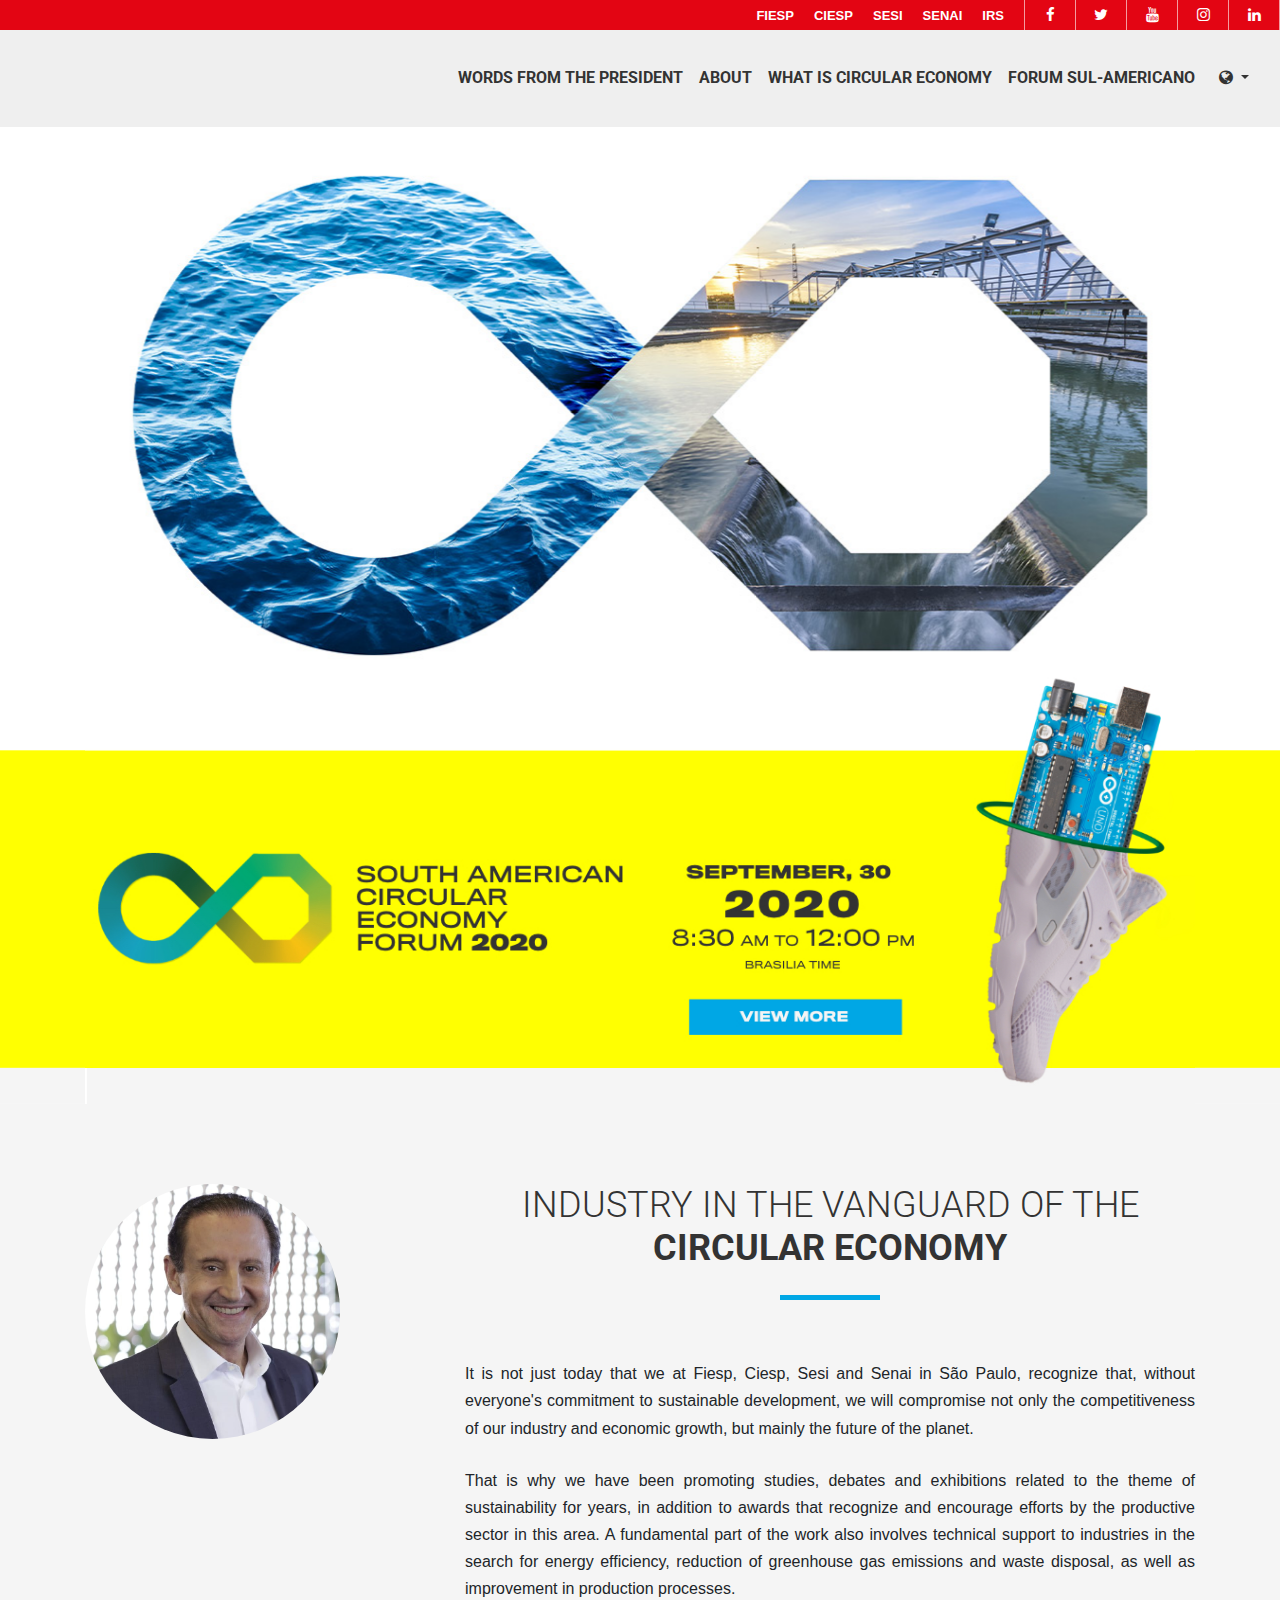
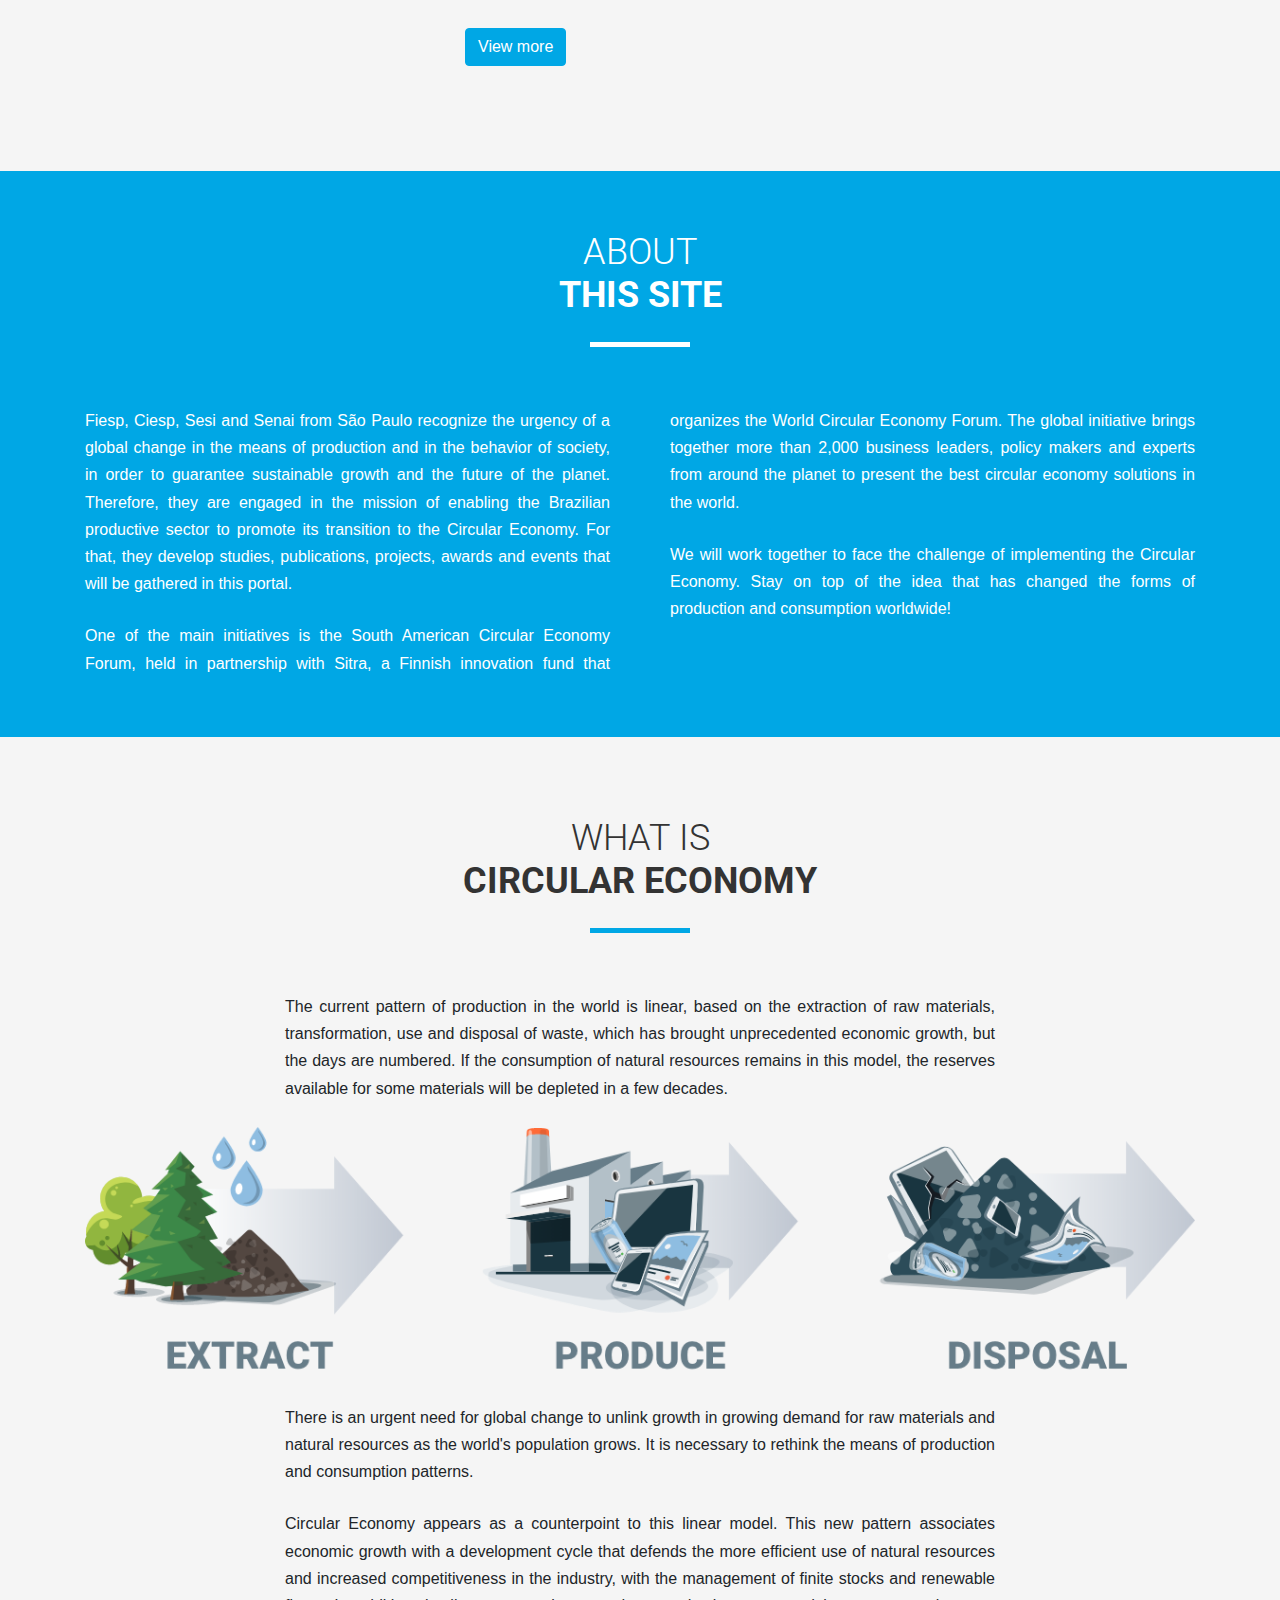
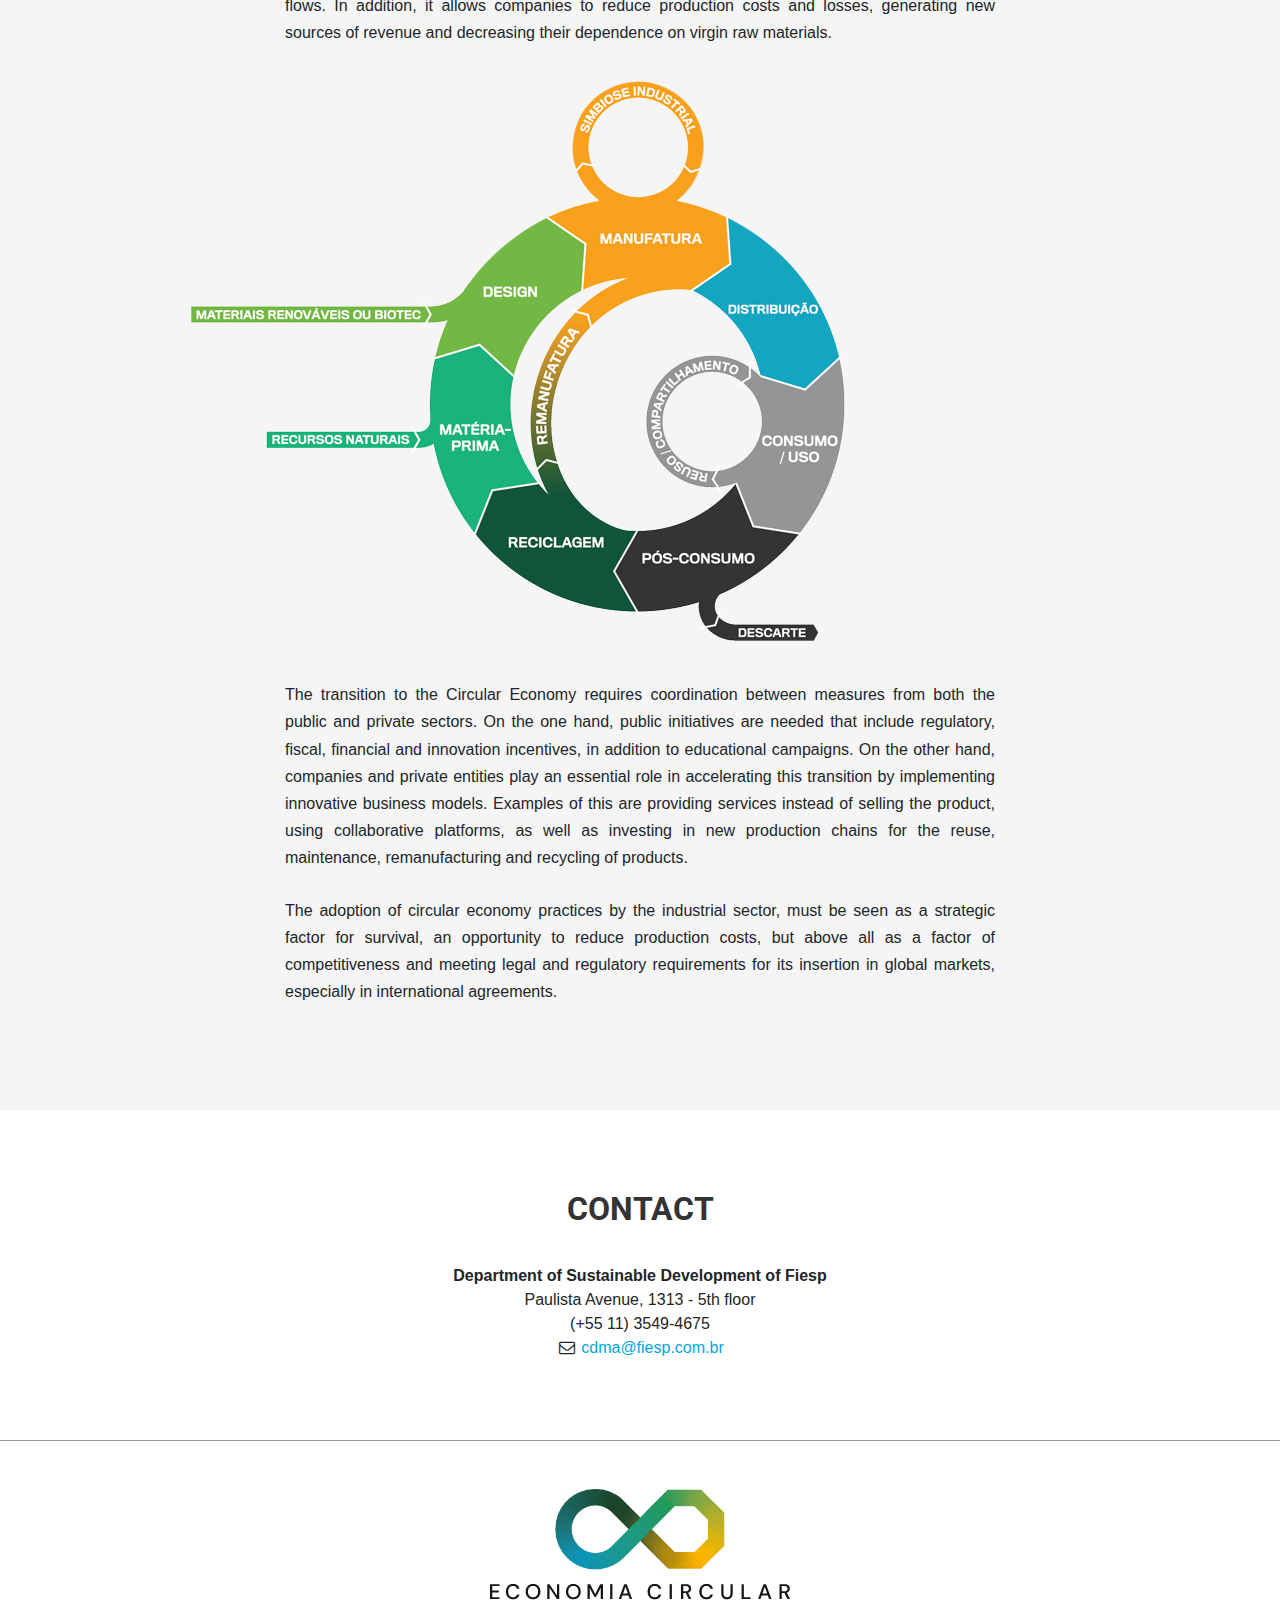
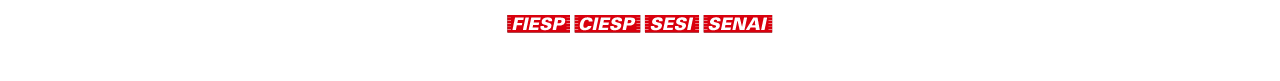
==== en/index.html @ d944a7b8 "Add files via upload" ====
<!DOCTYPE html>
<html lang="pt-br">

<head>

  <meta charset="utf-8">
  <meta name="viewport" content="width=device-width, initial-scale=1, shrink-to-fit=no">
  <meta name="description" content="It is not just today that we at Fiesp, Ciesp, Sesi and Senai in São Paulo, recognize that, without everyone's commitment to sustainable development, we will compromise not only the competitiveness of our industry and economic growth, but mainly the future of the planet.">
  <meta name="author" content="Fiesp">


  <!-- ../favico -->
  <link rel="apple-touch-icon" sizes="57x57" href="../favico/apple-icon-57x57.png">
  <link rel="apple-touch-icon" sizes="60x60" href="../favico/apple-icon-60x60.png">
  <link rel="apple-touch-icon" sizes="72x72" href="../favico/apple-icon-72x72.png">
  <link rel="apple-touch-icon" sizes="76x76" href="../favico/apple-icon-76x76.png">
  <link rel="apple-touch-icon" sizes="114x114" href="../favico/apple-icon-114x114.png">
  <link rel="apple-touch-icon" sizes="120x120" href="../favico/apple-icon-120x120.png">
  <link rel="apple-touch-icon" sizes="144x144" href="../favico/apple-icon-144x144.png">
  <link rel="apple-touch-icon" sizes="152x152" href="../favico/apple-icon-152x152.png">
  <link rel="apple-touch-icon" sizes="180x180" href="../favico/apple-icon-180x180.png">
  <link rel="icon" type="image/png" sizes="192x192"  href="../favico/android-icon-192x192.png">
  <link rel="icon" type="image/png" sizes="32x32" href="../favico/../favicon-32x32.png">
  <link rel="icon" type="image/png" sizes="96x96" href="../favico/../favicon-96x96.png">
  <link rel="icon" type="image/png" sizes="16x16" href="../favico/../favicon-16x16.png">
  <link rel="manifest" href="../favico/manifest.json">
  <meta name="msapplication-TileColor" content="#00A7E5">
  <meta name="msapplication-TileImage" content="../favico/ms-icon-144x144.png">
  <meta name="theme-color" content="#00A7E5">
  <link rel="canonical" href="http://economiacircular.fiesp.com.br" />

  

  <!-- FACEBOOK METAS -->
  <meta property="og:locale" content="pt_br" />
  <meta property="og:type" content="website" />
  <meta property="og:title" content="Circular Economy" />
  <meta property="og:description" content="It is not just today that we at Fiesp, Ciesp, Sesi and Senai in São Paulo, recognize that, without everyone's commitment to sustainable development, we will compromise not only the competitiveness of our industry and economic growth, but mainly the future of the planet." />
  <meta property="og:url" content="http://economiacircular.fiesp.com.br" />
  <meta property="og:site_name" content="Circular Economy" />
  <meta property="og:image" content="http://economiacircular.fiesp.com.br/images/card-fb-forum-Economia-Circular.png" /><!-- COLOCAR IMAGEM PARA O FACEBOOK SHARE -->




  <title>Circular Economy</title>

  <!-- Bootstrap core CSS -->
  <link href="../css/bootstrap.min.css" rel="stylesheet">

  <!-- Custom styles for this template -->
  <link href="../css/navegacao-portais.css" rel="stylesheet">
  <link href="css/custom.css" rel="stylesheet">
  <link href="https://cdnjs.cloudflare.com/ajax/libs/font-awesome/4.7.0/css/font-awesome.css" rel="stylesheet" >

  <!-- Código do Google Analytics -->
    <script>
      (function(i,s,o,g,r,a,m){i['GoogleAnalyticsObject']=r;i[r]=i[r]||function(){
      (i[r].q=i[r].q||[]).push(arguments)},i[r].l=1*new Date();a=s.createElement(o),
      m=s.getElementsByTagName(o)[0];a.async=1;a.src=g;m.parentNode.insertBefore(a,m)
      })(window,document,'script','https://www.google-analytics.com/analytics.js','ga');
     
      ga('create', 'UA-20287553-8', 'auto');
      ga('send', 'pageview');
    </script>

    <style>
      /* The Modal (background) */
.subscribe-mmodal {
    opacity: 0;
    visibility: hidden;
    display: flex;
    position: fixed;
    z-index: 100000;
    left: 0;
    top: 0;
    width: 100%;
    height: 100%;
    overflow: auto;
    transition: all 500ms ease-in-out;
    background-color: rgba(0,0,0,0.7);
}

/* Modal Content/Box */
.subscribe-mmodal-content {
    margin: auto;
    background-color: #ffcc00;
    padding: 100px 20px;
    width: 90%; /* Could be more or less, depending on screen size */
    text-align: center
}

/* The Close Button */
.subscribe-mmodal-close {
    color: #333;
    float: right;
    font-size: 44px;
    font-weight: bold;
    margin-top: -100px;
}

.subscribe-mmodal-close:hover,
.subscribe-mmodal-close:focus {
    color: black;
    text-decoration: none;
    cursor: pointer;
}

.subscribe-mmodal.is-active{
  visibility: visible;
  opacity: 1;
}
    </style>
</head>

<body id="page-top">

  <!-- The Modal -->
<div class="subscribe-mmodal">

  <!-- Modal content -->
  <div class="subscribe-mmodal-content">
    <span class="subscribe-mmodal-close">&times;</span>
    <div class="col-10 offset-1">
      <h1 class="h3">
              <strong>FORUM SUL-AMERICANO de Economia Circular está suspenso.</strong> <br>Ainda não há previsão de nova data para acontecer.
      </h1>
    </div>
  </div>

</div>

  <section id="navegacao" class="navegacao-portais fiesp">
        <div class="container-fluid">
            <div>
                <ul class="pull-right">
                    <li class="Fiesp"><a href="http://www.fiesp.com.br/" target="_blank" rel="external" title="link para acessar o site da Fiesp">Fiesp</a></li>
                    <li class="ciesp"><a href="http://www.ciesp.com.br/" target="_blank" rel="external" title="link para acessar o site do CIESP">CIESP</a></li>
                    <li class="sesi"><a href="http://www.sesisp.org.br" target="_blank" rel="external" title="link para acessar o site do SESI São Paulo">SESI</a></li>
                    <li class="senai"><a href="http://www.sp.senai.br" target="_blank" rel="external" title="link para acessar o site do SENAI São Paulo">SENAI</a></li>
                    <li class="irs"><a href="http://www.fiesp.com.br/instituto-roberto-simonsen-irs" target="_blank" title="link para acessar o site do IRS">IRS</a></li>
                    <li class="midias-sociais facebook"><a rel="external" target="_blank" href="http://www.facebook.com/Fiesp" class="fa fa-facebook" title="link para acessar a pagina da Fiesp no facebook"><strong>facebook</strong></a></li>
                    <li class="midias-sociais twitter"><a rel="external" target="_blank" href="https://twitter.com/#!/Fiesp" class="fa fa-twitter" title="link para acessar a pagina da Fiesp no twitter"><strong>twitter</strong></a></li>
                    <li class="midias-sociais youtube"><a rel="external" target="_blank" href="http://www.youtube.com/user/Fiesponline" class="fa fa-youtube" title="link para acessar o canal da Fiesp no youtube"><strong>youtube</strong></a></li>
                    <li class="midias-sociais instagram"><a rel="external" target="_blank" href="http://www.instagram.com/instaFiesp" class="fa fa-instagram" title="link para acessar a pagina da Fiesp no instagram"><strong>instagram</strong></a></li>
                    <li class="midias-sociais linkedin"><a rel="external" target="_blank" href="https://www.linkedin.com/company/Fiesp" class="fa fa-linkedin" title="link para acessar a pagina da Fiesp no linkedin"><strong>linkedin</strong></a></li>
                </ul>
            </div>
        </div>
    </section> 
    <!-- FIM BARRA FIESP -->
  <!-- Navigation -->
  <nav class="navbar navbar-expand-lg navbar-light bg-light fixed-top " id="mainNav">
    <div class="container-fluid">
      <a id="logo" class="js-scroll-trigger main my-3" href="#page-top"></a>


      <button class="navbar-toggler" type="button" data-toggle="collapse" data-target="#navbarResponsive" aria-controls="navbarResponsive" aria-expanded="false" aria-label="Toggle navigation">
        <span class="navbar-toggler-icon"></span>
      </button>
      <div class="collapse navbar-collapse" id="navbarResponsive">
        <ul class="navbar-nav ml-auto">
          
          <li class="nav-item px-2">
            <a class="nav-link js-scroll-trigger text-uppercase" href="#presidente">Words from the President</a>
          </li>
          <li class="nav-item px-2">
            <a class="nav-link js-scroll-trigger text-uppercase" href="#sobre">ABOUT</a>
          </li>
          <li class="nav-item px-2">
            <a class="nav-link js-scroll-trigger text-uppercase" href="#economia-circular">WHAT IS CIRCULAR ECONOMY</a>
          </li>
          
          <li class="nav-item  px-2">
            <a class="nav-link js-scroll-trigger text-uppercase" href="forum-sul-americano-2020.html">FORUM SUL-AMERICANO</a>
          </li>
          <li class="nav-item dropdown ml-3">
            <a class="nav-link dropdown-toggle" href="#" id="navbarDropdown" role="button" data-toggle="dropdown" aria-haspopup="true" aria-expanded="false">
              <i class="fa fa-globe" aria-hidden="true"></i> 
            </a>
            <div class="dropdown-menu" style="right: 0px !important; left: initial !important;" aria-labelledby="navbarDropdown">
              <a class="dropdown-item text-right" href="../pt/index.html">Português <img src="images/pt.gif" alt="Lingua Portuguesa"></a>
              <a class="dropdown-item text-right" href="../en/index.html">English <img src="images/en.gif" alt="English language"></a>
              <a class="dropdown-item text-right" href="../es/index.html">Español <img src="images/es.gif" alt="Lengua Española"></a>
            </div>
          </li>
        </ul>
      </div>
    </div>
  </nav>

  <header class="text-center">
    <div class="cards">
      <div class="cards__container">
        <div class="cards__front card-1"></div>
        <div class="cards__back card-2"></div>
      </div>
    </div>
  </header>

  <section id="banner" class="p-0 m-0">
    <div class="container">
      <div class="row">
        <div class="col text-center">
        <a href="forum-sul-americano-2020.html"><img src="images/banner-forum-sul-americano-2020.jpg" class="img-fluid d-none d-md-block" alt=""> <img src="images/banner-mobile-forum-sul-americano-2020.jpg" class="img-fluid d-inline d-md-none mt-5" alt=""></a>
        </div>
      </div>
    </div>
  </section>


  <section id="presidente" class="section-with-bg">
    <div class="container">
      <div class="row">
        <div class="col-4 col-sm-3 col-lg-3  text-center">
          <img src="images/paulo-skaf.jpg" class="rounded-circle img-fluid" alt="">
        </div>
        
        <div class="col-sm-9 col-lg-8 offset-lg-1 text-justify">
          <div class="section-header ">
            <h2>INDUSTRY IN THE VANGUARD OF THE  
              <br><strong>CIRCULAR ECONOMY</strong>
            </h2>
          </div>

          <p>It is not just today that we at Fiesp, Ciesp, Sesi and Senai in São Paulo, recognize that, without everyone's commitment to sustainable development, we will compromise not only the competitiveness of our industry and economic growth, but mainly the future of the planet. </p>

          <p>
            That is why we have been promoting studies, debates and exhibitions related to the theme of sustainability for years, in addition to awards that recognize and encourage efforts by the productive sector in this area. A fundamental part of the work also involves technical support to industries in the search for energy efficiency, reduction of greenhouse gas emissions and waste disposal, as well as improvement in production processes. 
          </p>

          <div class="collapse " id="collapseExample">
            <p class="text-justify">Thus, recycling, reverse logistics, low carbon economy, among others, are aspects in which we are already protagonists and that the Brazilian industry already practices successfully. However, it is time to take the next step, that is, to help our productive sector to be at the forefront of the current challenge, which is the circular economy. </p>

            <p>The linear model, that is, the one that begins with the extraction of raw material, goes through its transformation and use, and ends with the disposal of waste, is running out. The circular economy is the alternative for this model, as it is inspired by what has always prevailed in nature, that is, that nothing is lost, everything is transformed. Thus, from this perspective, the choice of raw material, the production process, packaging, transportation, reuse of what would be discarded, in short, the entire cycle is reviewed to not only preserve the environment, but also to create a regenerative production system. </p>

            <p>It is based on this spirit that we launched this Circular Economy portal. To bring together all the initiatives of the industry and its entities in order to promote this revolution, such as the South American Forum on Circular Economy 2020, among other events, courses and publications. </p>

            <p>Thus, through these and many other actions, Fiesp, Ciesp, Sesi and Senai promote the definitive insertion of the industry in this paradigm shift, which will allow us to face the complex challenges of the coming decades. We will do this thinking not only about the success of the productive sector, but also about the future of the planet.</p>
            <p>
              <strong>Paulo Skaf</strong><br>
              President of Fiesp, Ciesp, Sesi and Senai
            </p>

          </div>

          <p><a class="btn btn-primary viewMore" role="button" href="#collapseExample"
            aria-expanded="false" aria-controls="collapseExample" data-toggle="collapse"> </a></p>
          </div>

        </div>
      </div>
    </div>
  </section>

  <!-- SOBRE -->
  <section id="sobre" class="section-with-blue">
    <div class="container">
      <div class="row">
        <div class="col-12">
          <div class="section-header-dark">
            <h2>ABOUT  <br>
              <strong> THIS SITE</strong>
            </h2>
          </div>

          <div class="colunas text-justify">
            <p>Fiesp, Ciesp, Sesi and Senai from São Paulo recognize the urgency of a global change in the means of production and in the behavior of society, in order to guarantee sustainable growth and the future of the planet. Therefore, they are engaged in the mission of enabling the Brazilian productive sector to promote its transition to the Circular Economy. For that, they develop studies, publications, projects, awards and events that will be gathered in this portal. </p>

            <p>One of the main initiatives is the South American Circular Economy Forum, held in partnership with Sitra, a Finnish innovation fund that organizes the World Circular Economy Forum. The global initiative brings together more than 2,000 business leaders, policy makers and experts from around the planet to present the best circular economy solutions in the world.</p>

            <p>We will work together to face the challenge of implementing the Circular Economy. Stay on top of the idea that has changed the forms of production and consumption worldwide!</p>
          </div>

        </div>

      </div>
    </div>
  </section>

    <!-- SOBRE -->
  <section id="economia-circular" class="section-with-bg">
    <div class="container">
      <div class="row">
        <div class="col-12">
          <div class="section-header">
            <h2>WHAT IS  <br>
              <strong>CIRCULAR ECONOMY</strong>
            </h2>
          </div>

          <div class="col-md-8 offset-md-2 text-justify">
            <p>The current pattern of production in the world is linear, based on the extraction of raw materials, transformation, use and disposal of waste, which has brought unprecedented economic growth, but the days are numbered. If the consumption of natural resources remains in this model, the reserves available for some materials will be depleted in a few decades.</p>
          </div>

            <p class="text-center"><img src="images/fluxo-economia-linear.png" alt="Fluxo economia linear" class="img-fluid"></p>

            <div class="col-md-8 offset-md-2 text-justify">

            <p>There is an urgent need for global change to unlink growth in growing demand for raw materials and natural resources as the world's population grows. It is necessary to rethink the means of production and consumption patterns.</p>

            <p>Circular Economy appears as a counterpoint to this linear model. This new pattern associates economic growth with a development cycle that defends the more efficient use of natural resources and increased competitiveness in the industry, with the management of finite stocks and renewable flows. In addition, it allows companies to reduce production costs and losses, generating new sources of revenue and decreasing their dependence on virgin raw materials.</p>

            </div>

            <p class="text-center"><img src="images/fluxo-economia-circular.png" alt="Fluxo economia linear" class="img-fluid"></p>

            <div class="col-md-8 offset-md-2 text-justify">

            <p>The transition to the Circular Economy requires coordination between measures from both the public and private sectors. On the one hand, public initiatives are needed that include regulatory, fiscal, financial and innovation incentives, in addition to educational campaigns. On the other hand, companies and private entities play an essential role in accelerating this transition by implementing innovative business models. Examples of this are providing services instead of selling the product, using collaborative platforms, as well as investing in new production chains for the reuse, maintenance, remanufacturing and recycling of products.</p>

            <p>The adoption of circular economy practices by the industrial sector, must be seen as a strategic factor for survival, an opportunity to reduce production costs, but above all as a factor of competitiveness and meeting legal and regulatory requirements for its insertion in global markets, especially in international agreements.</p>
            </div>
          </div>

        </div>

      </div>
    </div>
  </section>

<section id="contato" class="bg-gray">
    <div class="container">
      <div class="row">
        <div class="col mx-auto">
          <h2 class="text-center">CONTACT</h2>
          <div class="row">
          <div class="col-sm-5 mx-auto text-center"> <strong>Department of Sustainable Development of Fiesp</strong><br>
            Paulista Avenue, 1313 - 5th floor<br>
             (+55  11) 3549-4675<br>

            <i class="fa fa-envelope-o fa-fw"></i> <a href="mailto:cdma@fiesp.com.br" target="_blank">cdma@fiesp.com.br</a> </div>
          
        </div>
        </div>
      </div>
    </div>
  </section>


  <!-- Footer -->
  <footer class="py-5 mb-5 ">
    <div class="container-fluid text-center">
    <img src="images/logo-economia-circular-rodape.png" class="img-fluid ">
  </div>
    <!-- /.container -->
  </footer>


  <!-- Bootstrap core JavaScript -->
  <script src="../js/bootstrap.js"></script>
  <script src="../js/jquery.js"></script>
  <script src="../js/bootstrap.bundle.min.js"></script>
  <script src="../js/retina.js" type="text/javascript"></script>
  <script src="../js/custom.js"></script>
  <!-- Plugin JavaScript -->
  <script src="../js/jquery.easing.js"></script>

  <!-- Custom JavaScript for this theme -->
  <script src="../js/scrolling-nav.js"></script>
  <script src="../js/classie.js"></script>
  <script src="../js/cbpAnimatedHeader.js"></script> 

<!-- <script>
  function subscribeModal() {
  $('.subscribe-mmodal').addClass('is-active');
  $(".subscribe-mmodal-close").on('click', function() {
    $('.subscribe-mmodal').removeClass('is-active');
  });
}

subscribeModal();
</script> -->

</body>

</html>
---- css/navegacao-portais.css ----
@charset "UTF-8";@import url('https://cdnjs.cloudflare.com/ajax/libs/font-awesome/4.7.0/css/font-awesome.min.css');/* CSS Document */ #navegacao{     margin: 0;     padding: 0;     display: block;     position: fixed;     outline: 0;     text-decoration: none;     list-style: none;     line-height: normal;     font-family: 'Source Sans Pro', sans-serif;} #navegacao a {     -webkit-transition: all ease .25s;     -moz-transition: all ease .25s;     transition: all ease .25s;} #navegacao > div {     padding-left: 0;     padding-right: 0;     box-sizing: border-box;} .navegacao-portais {     width: 100%;     height: 30px;     position: relative;     top:0;     z-index: 9999;     background: #e30513;} .navegacao-portais .container{	margin-right: auto;    margin-left: auto;	}  .navegacao-portais.fiesp .container { width: 960px }    .navegacao-portais.sesi .container { width: 960px }    .navegacao-portais.senai {background-color: #006699;}  .navegacao-portais.senai .container { width: 1004px } .navegacao-portais ul {     margin: -7px 0 0 0;    padding: 0;    display: inline-block;    list-style: none;    float: right !important;} .navegacao-portais ul li {     display: inline-table;     text-transform: uppercase;     margin: 0 7px 0 0 ;} .navegacao-portais ul li a {     color: #ffffff;     background: transparent;     text-decoration: none;     font-size: 13px; } .navegacao-portais ul li a.fa { 	margin: 0;    padding: 7px 0 8px; 	font-size: 15px;    width: 27px } .navegacao-portais ul li a:hover, .navegacao-portais ul li a:active, .navegacao-portais ul li a:focus {     color: rgba(255, 255, 255, .5);     text-decoration: none;} .navegacao-portais ul li.midias-sociais strong {display: none } .navegacao-portais ul li.midias-sociais{     margin: 0 !important;     padding: 0;     text-align: center;     font-weight: normal !important;     border-left: 1px solid rgba(255, 255, 255, .6);     background: none;} .navegacao-portais ul li.midias-sociais:last-child { border-right:1px solid rgba(255, 255, 255, .6) } .navegacao-portais ul li.midias-sociais a:hover{     color: #ffffff;     text-decoration: none;     background: transparent;} .navegacao-portais .midias-sociais.facebook a:hover {     background-color: #3B5998;} .navegacao-portais .midias-sociais.twitter a:hover {     background-color: #5EA9DD;} .navegacao-portais .midias-sociais.youtube a:hover {    color: #D22827 !important;     background-color: #fff;} .navegacao-portais .midias-sociais.linkedin a:hover {     background-color: #0177B5;} .navegacao-portais .midias-sociais.instagram a:hover {     background: #cc2366;     background: -moz-linear-gradient(45deg, #f09433 0%, #e6683c 25%, #dc2743 50%, #cc2366 75%, #bc1888 100%);     background: -webkit-linear-gradient(45deg, #f09433 0%,#e6683c 25%,#dc2743 50%,#cc2366 75%,#bc1888 100%);     background: linear-gradient(45deg, #f09433 0%,#e6683c 25%,#dc2743 50%,#cc2366 75%,#bc1888 100%);} .navegacao-portais .midias-sociais.slideshare a:hover {     background-color: #00A7A9;} .navegacao-portais .midias-sociais.flickr a:hover {     background-color: #0062DD;}/* RESPONSIVO */ @media(min-width: 767px){     #navegacao{         font-size: 13px !important;         font-weight: 600;    }    .navegacao-portais ul {         margin: 0;         padding: 0;         display: inline-table;         list-style: none;         float: right !important;    }     .navegacao-portais ul li {         margin: 0 20px 0 0 ;         height: 100%    }     .navegacao-portais ul li a.fa {        width: 50px;        height: 100%     }}
---- en/css/custom.css ----
/*!
 * Start Bootstrap - Scrolling Nav (https://startbootstrap.com/template-overviews/scrolling-nav)
 * Copyright 2013-2019 Start Bootstrap
 * Licensed under MIT (https://github.com/BlackrockDigital/startbootstrap-scrolling-nav/blob/master/LICENSE)
 */
@import url('https://fonts.googleapis.com/css?family=Roboto:300,400,700,900&display=swap');

 body {
	width: 100%;
	height: 100%;
	font-family: "Helvetica Neue", Helvetica, Arial, sans-serif;
}

html {
	width: 100%;
	height: 100%;
}


header {
  padding: 70px 0 0;
  margin-top: 90px
}

#header-forum{
	padding: 70px 0 0;
	margin-top: 90px;
	margin-bottom: 0 !important;
	background: url('../images/bg-slide-forum.png') repeat-x bottom center;
	background-size: auto 89%
}



section {
  padding: 80px 0;
}

h1,
h2,
h3,
h4,
h5,
h6 {
	margin: 0 0 35px;
	text-transform: uppercase;
	font-family: 'Roboto', Helvetica, Arial, sans-serif;
	font-weight: 700;
	color: #333333;

}

p, ul, ol {
	margin: 0 0 25px;
	font-size: 16px;
	line-height: 1.7;
}

a { color: #00A7E5 }

.btn-primary{
	background-color: #00A7E5;
	border-color: #00A7E5;
}

.fixed-top {
    top: 29px;
}

.navbar-light .navbar-nav .nav-link {
	font-family: 'Roboto', Helvetica, Arial, sans-serif;
	font-weight: 700;
	font-size: 16px;
  text-align: center;
	color: #333333;
	padding: 10px 0;
}



.main {
	width: 205px;
	height: 50px;
	display: inline-block;
	background-position: 0 -50px;
	z-index: 20;
	-webkit-transition: all .3s ease;
	-moz-transition: all .3s ease;
	-ms-transition: all .3s ease;
	-o-transition: all .3s ease;
	transition: all .3s ease;
	
}

.main.navbar-shrink {
	/* width: 100%; */
	background-image: url('../images/logo-top-forum.png');
	background-repeat: no-repeat;
	background-size: auto 100%;
	background-position: 0 100%;
	-webkit-transition: all .3s ease;
	-moz-transition: all .3s ease;
	-ms-transition: all .3s ease;
	-o-transition: all .3s ease;
	transition: all .3s ease;
	z-index: 30;
}

.bg-light {
	background-color: #efefef !important
}

.bg-forum {
	background-color: #00A7E5 !important
}

.carousel-indicators li {
	background-color: #00A7E5
}

.carousel-control-prev-icon {
  background-image: url("data:image/svg+xml,%3csvg xmlns='http://www.w3.org/2000/svg' fill='#00A7E5' width='8' height='8' viewBox='0 0 8 8'%3e%3cpath d='M5.25 0l-4 4 4 4 1.5-1.5L4.25 4l2.5-2.5L5.25 0z'/%3e%3c/svg%3e");
}

.carousel-control-next-icon {
  background-image: url("data:image/svg+xml,%3csvg xmlns='http://www.w3.org/2000/svg' fill='#00A7E5' width='8' height='8' viewBox='0 0 8 8'%3e%3cpath d='M2.75 0l-1.5 1.5L3.75 4l-2.5 2.5L2.75 8l4-4-4-4z'/%3e%3c/svg%3e");
}
/* Sections Header
--------------------------------*/

.section-header, 
.section-header-dark {
  margin-bottom: 60px;
  position: relative;
  padding-bottom: 20px;
}

.section-header::before,
.section-header-dark::before {
content: '';
  position: absolute;
  display: block;
  width: 100px;
  height: 5px;
  bottom: 0;
  left: calc(50% - 50px);
}

.section-header::before {
  background: #00A7E5;
}

.section-header-dark::before {
  background: #ffffff;
}

.section-header h2 {
  font-size: 36px;
  text-transform: uppercase;
  text-align: center;
  font-weight: 300;
  margin-bottom: 10px;
}

.section-header-dark h2 {
  font-size: 36px;
  text-transform: uppercase;
  text-align: center;
  font-weight: 300;
  margin-bottom: 10px;
  color: #ffffff
}

.section-header h2 strong, 
.section-header-dark h2 strong {
  font-weight: 700;
}


.section-header p {
  text-align: center;
  padding: 0;
  margin: 0;
  font-size: 18px;
  font-weight: 500;
  color: #9195a2;
}

.section-header-dark p {
  text-align: center;
  padding: 0;
  margin: 0;
  font-size: 18px;
  font-weight: 500;
  color: #ffffff;
}

.section-with-bg {
  background-color: #F5F5F5;
}

.section-with-blue {
  background-color: #00A7E5;
}


/* FLIP IMAGES */

.cards {
  width: 100%;
  margin: 0 auto;
  -webkit-perspective: 2000px;
          perspective: 2000px;
}
.cards__container {
  width: 100%;
  height: 255px;
  position: relative;/* 
  padding-bottom: 30%; */
  -webkit-transition: .65s cubic-bezier(0.175, 0.885, 0.32, 1.275);
  transition: .65s cubic-bezier(0.175, 0.885, 0.32, 1.275);
  -webkit-transform-style: preserve-3d;
          transform-style: preserve-3d;         
}
.cards__front, .cards__back {
  width: 100%;
  height: 100%;
  -webkit-backface-visibility: hidden;
          backface-visibility: hidden;
  position: absolute;
  top: 0;
  left: 0;
  border-radius: 0;
  background-size: contain;
  background-repeat: no-repeat;
  background-position: top center;
}
.cards__front {
  z-index: 2;
  -webkit-transform: rotateX(0deg);
          transform: rotateX(0deg);
}
.cards__back {
  -webkit-transform: rotateX(180deg);
          transform: rotateX(180deg);
}
.cards.is-flipped .cards__container {
  -webkit-transform: rotateX(180deg);
          transform: rotateX(180deg);
}

.card-1 {
  background-image: url('../images/slide01.jpg');
}

.card-2 {
  background-image: url('../images/slide02.jpg');
}

.card-3 {
  background-image: url('../images/slide03.jpg');
}

.card-4 {
  background-image: url('../images/slide04.jpg');
}




/* SOBRE */
#sobre {
	padding:60px 0; 
	color: #ffffff
}

.colunas {
  column-count: 1;
  column-gap: 60px;
}


#presidente .viewMore[aria-expanded="false"]:before{
  content:"View more";
}

#presidente .viewMore[aria-expanded="true"]:before{
  content:"Close";
}

#sobre-forum {
	padding:60px 0; 
	color: #333333
}

/* #banner{
	background: url('../images/bg-banner.jpg') repeat-x top center ;
	background-size:  auto 100%
} */

/*--------------------------------------------------------------
# programacao Section
--------------------------------------------------------------*/

#programacao {
  padding: 60px 0 60px 0;
}

#programacao .nav-tabs {
  text-align: center;
  margin: auto;
  display: block;
  border-bottom: 0;
  margin-bottom: 30px;
  margin-top: 30px;
}

 #programacao .nav-tabs li {
  display: inline-block;
  margin-bottom: 0;
}

#programacao  .nav-tabs a {
  border: none;
  border-radius: 50px;
  font-weight: 600;
  background-color: #0e1b4d;
  color: #fff;
  padding: 10px 70px;
}

#programacao .nav-tabs a.active {
  background-color: #00A7E5 !important;
  color: #fff !important;
}

#programacao .sub-heading {
  text-align: center;
  font-size: 18px;
  font-style: italic;
  margin: 0 auto 30px auto;
}

#programacao .tab-pane {
  transition: ease-in-out .2s;
}

#programacao .programacao-item {
  border-bottom: 1px solid #cad4f6;
  padding-top: 15px;
  padding-bottom: 15px;
  transition: background-color ease-in-out 0.3s;
}

#programacao .programacao-item:hover {
  background-color: #f6f7fd;
}

#programacao .programacao-item time {
  padding-bottom: 5px;
  display: inline-block;
}

#programacao .programacao-item .speaker {
  width: 60px;
  height: 60px;
  overflow: hidden;
  border-radius: 50%;
  float: left;
  margin: 0 10px 10px 0;
}

#programacao .programacao-item .speaker img {
  height: 100%;
  -webkit-transform: translateX(-50%);
  transform: translateX(-50%);
  margin-left: 50%;
  transition: all ease-in-out 0.3s;
}

#programacao .programacao-item h4 {
  font-size: 18px;
  font-weight: 600;
  margin-bottom: 5px;
}

#programacao .programacao-item h4 span {
  color: #19328e;
  font-weight: normal;
  font-size: 16px;
}

#programacao .programacao-item p {
  margin-bottom: 0;
}

footer {
	border-top: 1px solid #999
}


/*
####
RESPONSIVO
####
*/


@media(min-width: 767px){
 
	.colunas {
		column-count: 2;
		column-gap: 60px;
	}
	#banner{
		background: url('../images/bg-banner.jpg') repeat-x bottom center ;
		background-size:  auto 104%
	}
	.cards__container {
		height: 400px;
	}
}


@media (min-width: 992px) {
  .navbar-light .navbar-nav .nav-link {
    font-size: 14px;
  }
  
}


@media(min-width: 1200px){
  .navbar-light .navbar-nav .nav-link {
    font-size: 16px;
  }
	.cards__container {
		height: 510px;
	}
}
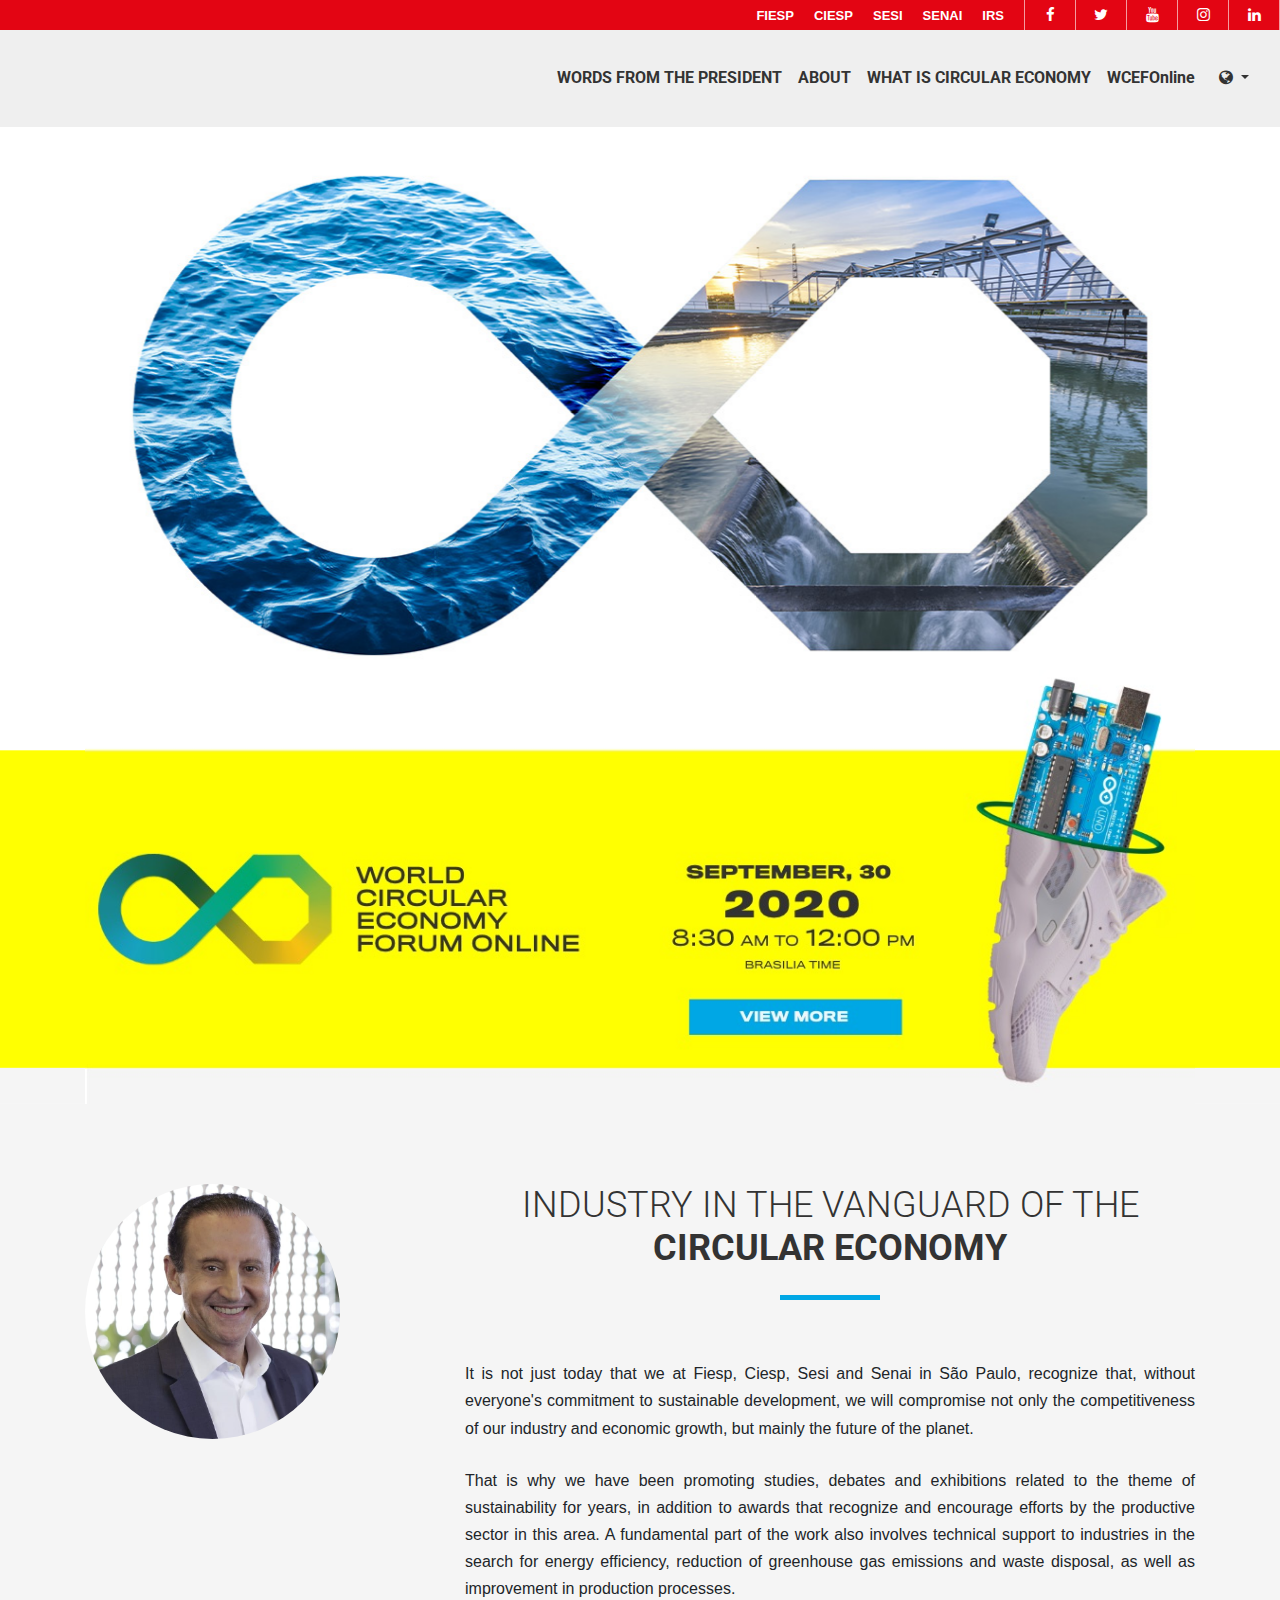
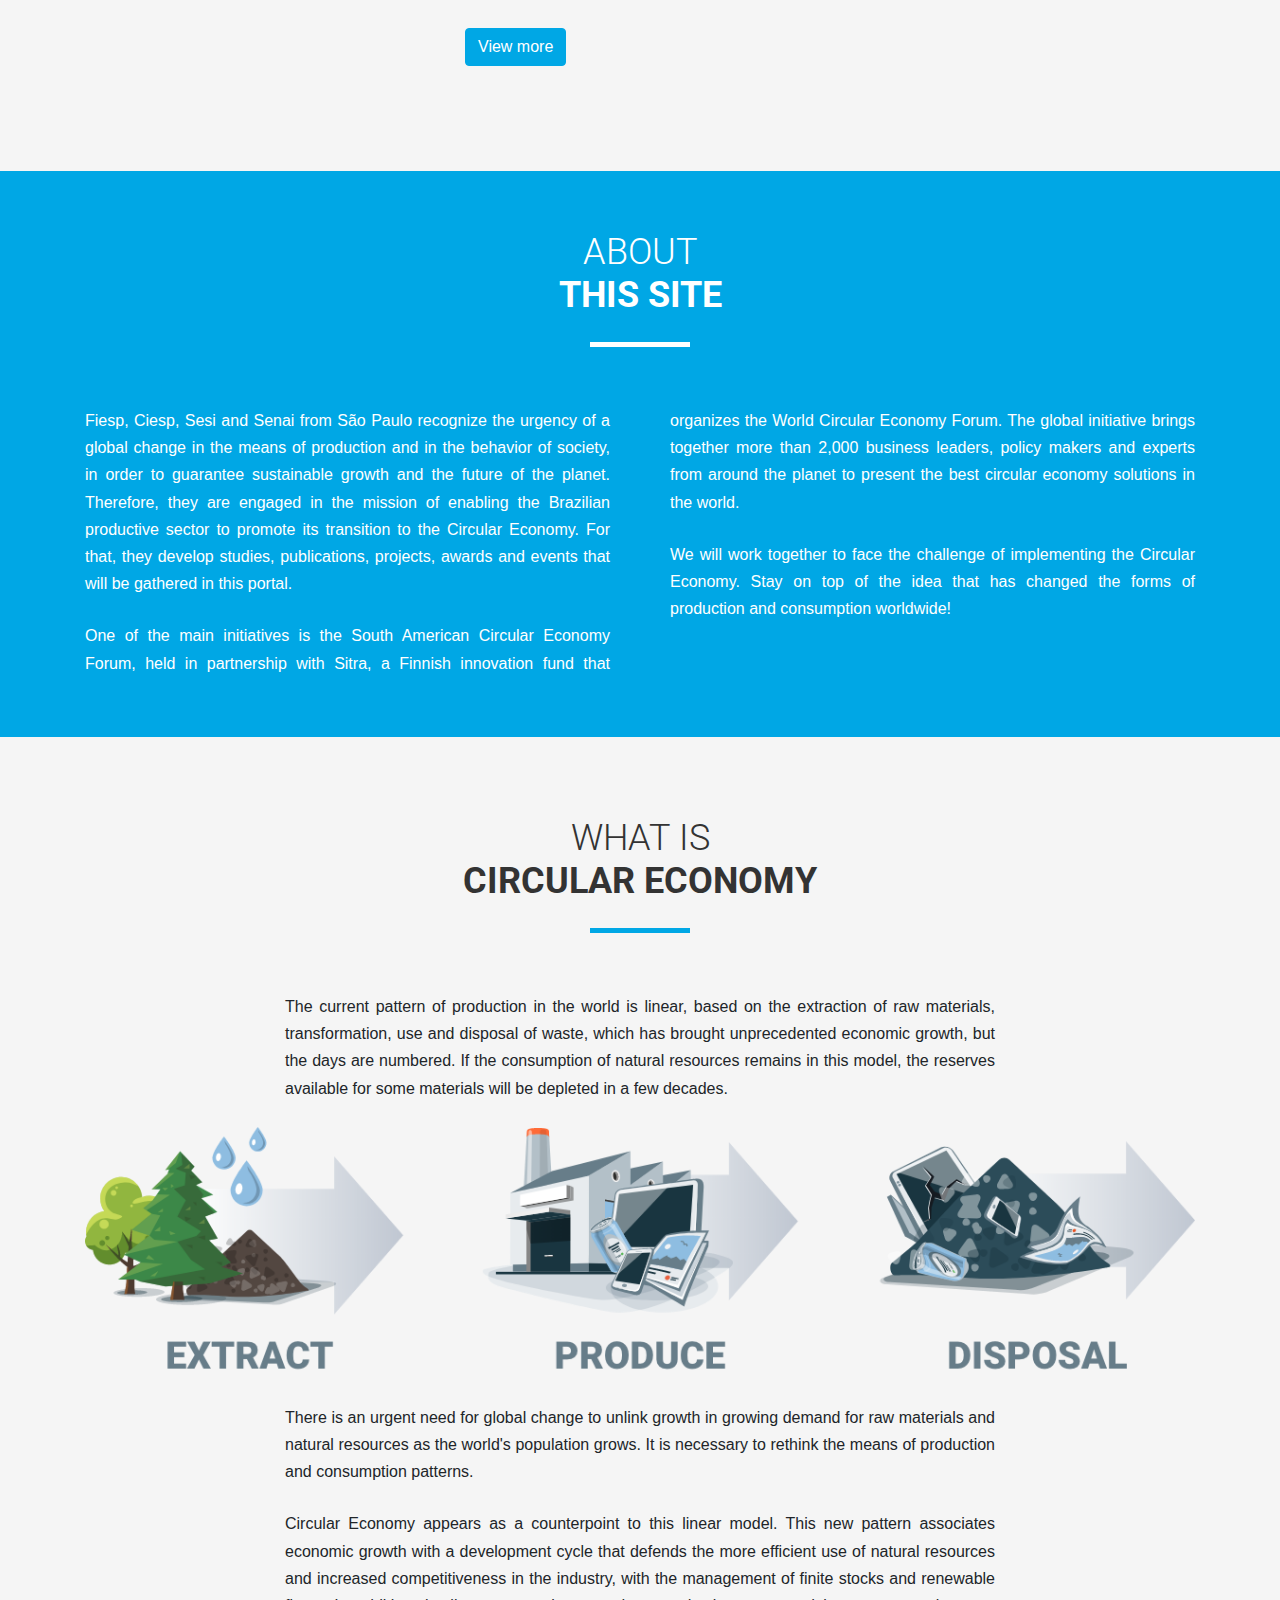
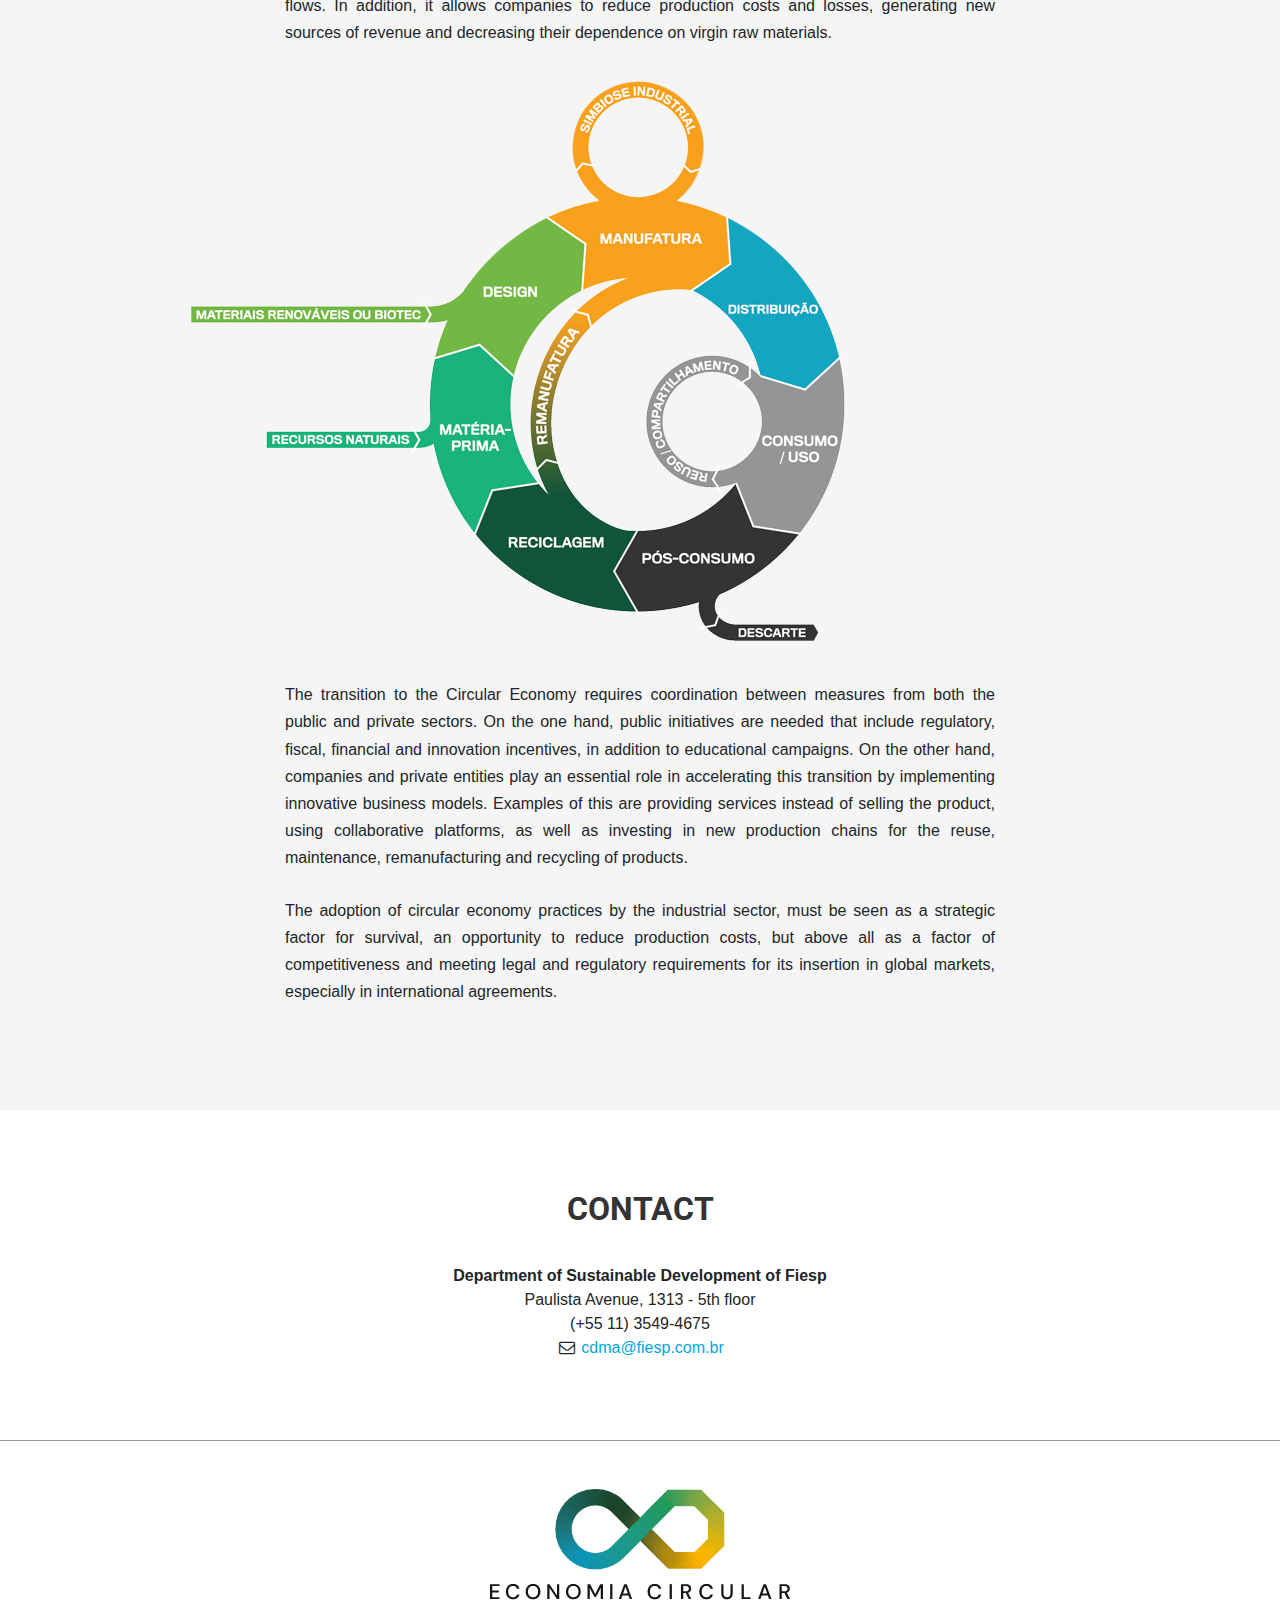
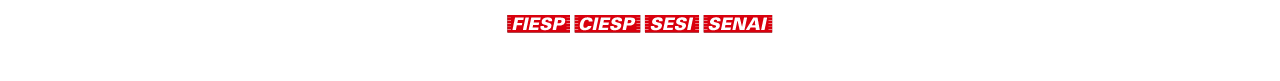
==== commit eac28e57: "Add files via upload" ====
--- a/en/index.html
+++ b/en/index.html
@@ -172,7 +172,7 @@
           </li>
           
           <li class="nav-item  px-2">
-            <a class="nav-link js-scroll-trigger text-uppercase" href="forum-sul-americano-2020.html">FORUM SUL-AMERICANO</a>
+            <a class="nav-link js-scroll-trigger" href="forum-sul-americano-2020.html">WCEFOnline</a>
           </li>
           <li class="nav-item dropdown ml-3">
             <a class="nav-link dropdown-toggle" href="#" id="navbarDropdown" role="button" data-toggle="dropdown" aria-haspopup="true" aria-expanded="false">
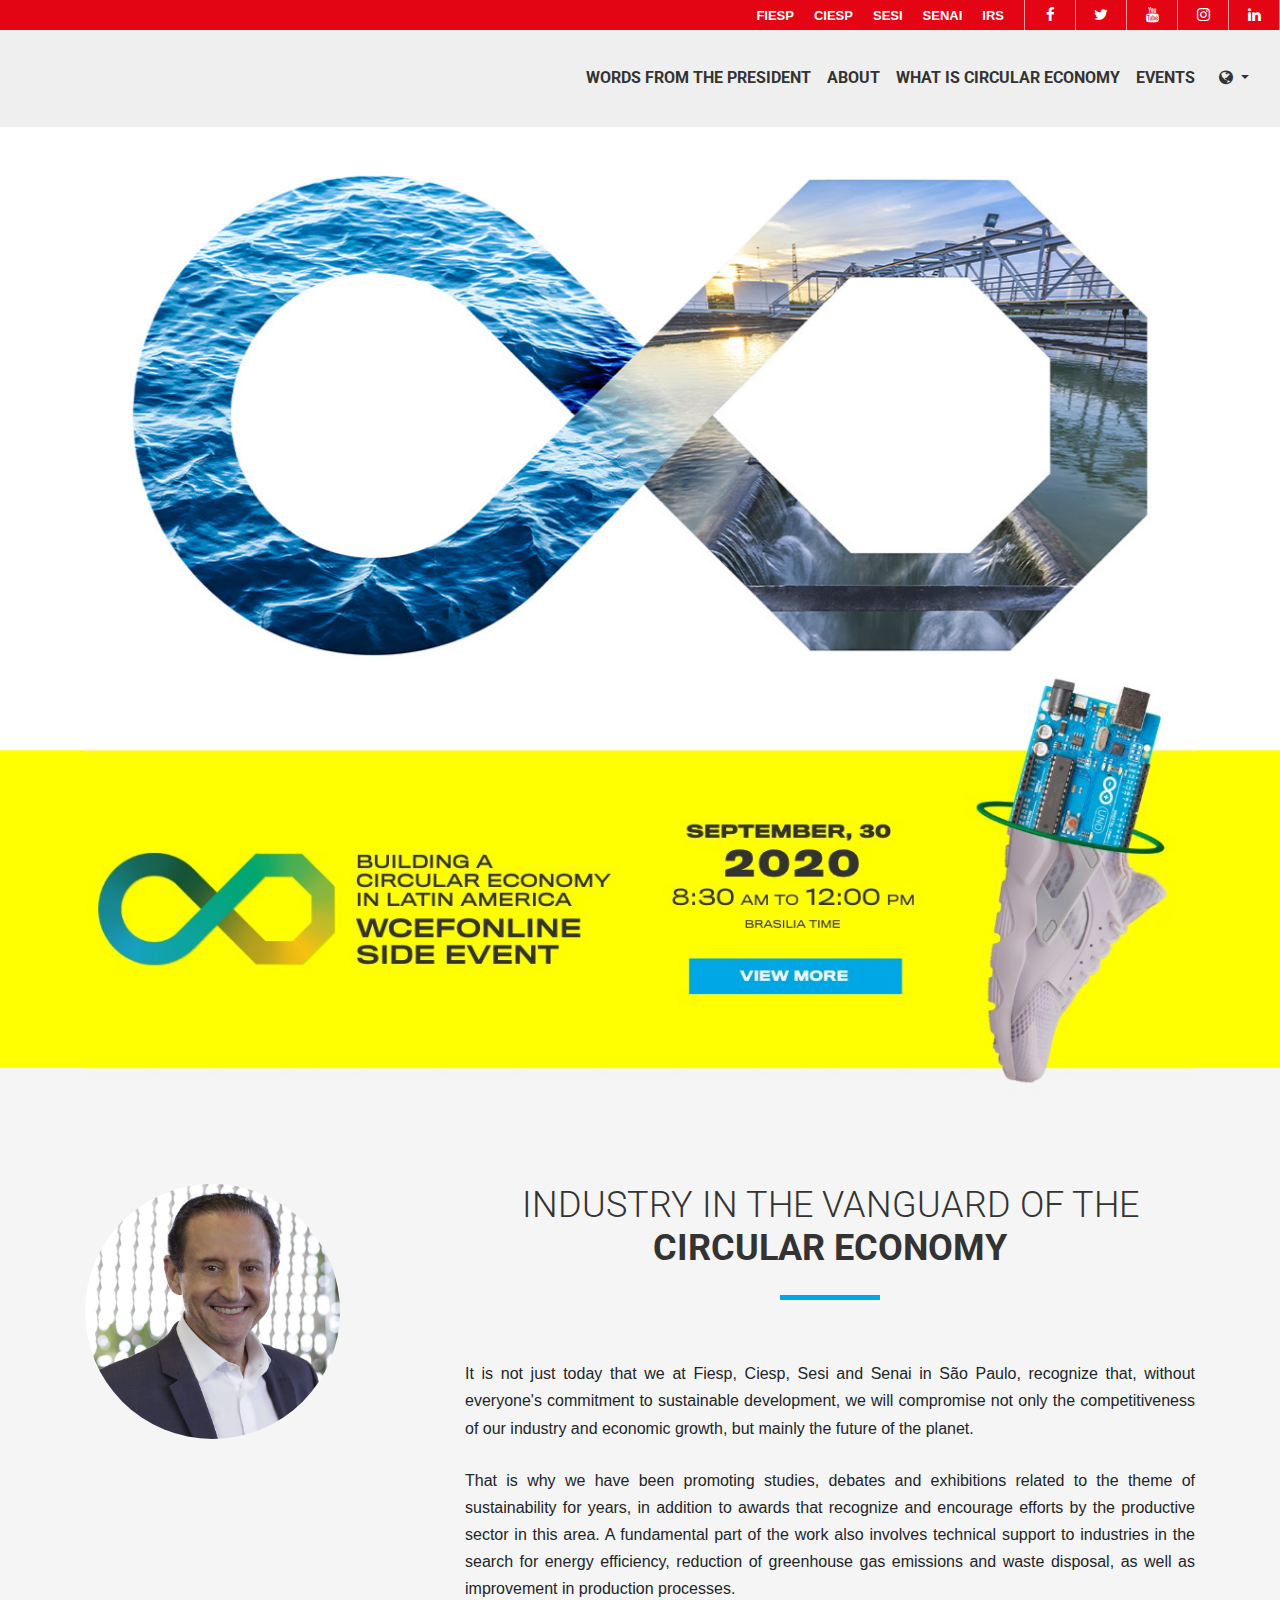
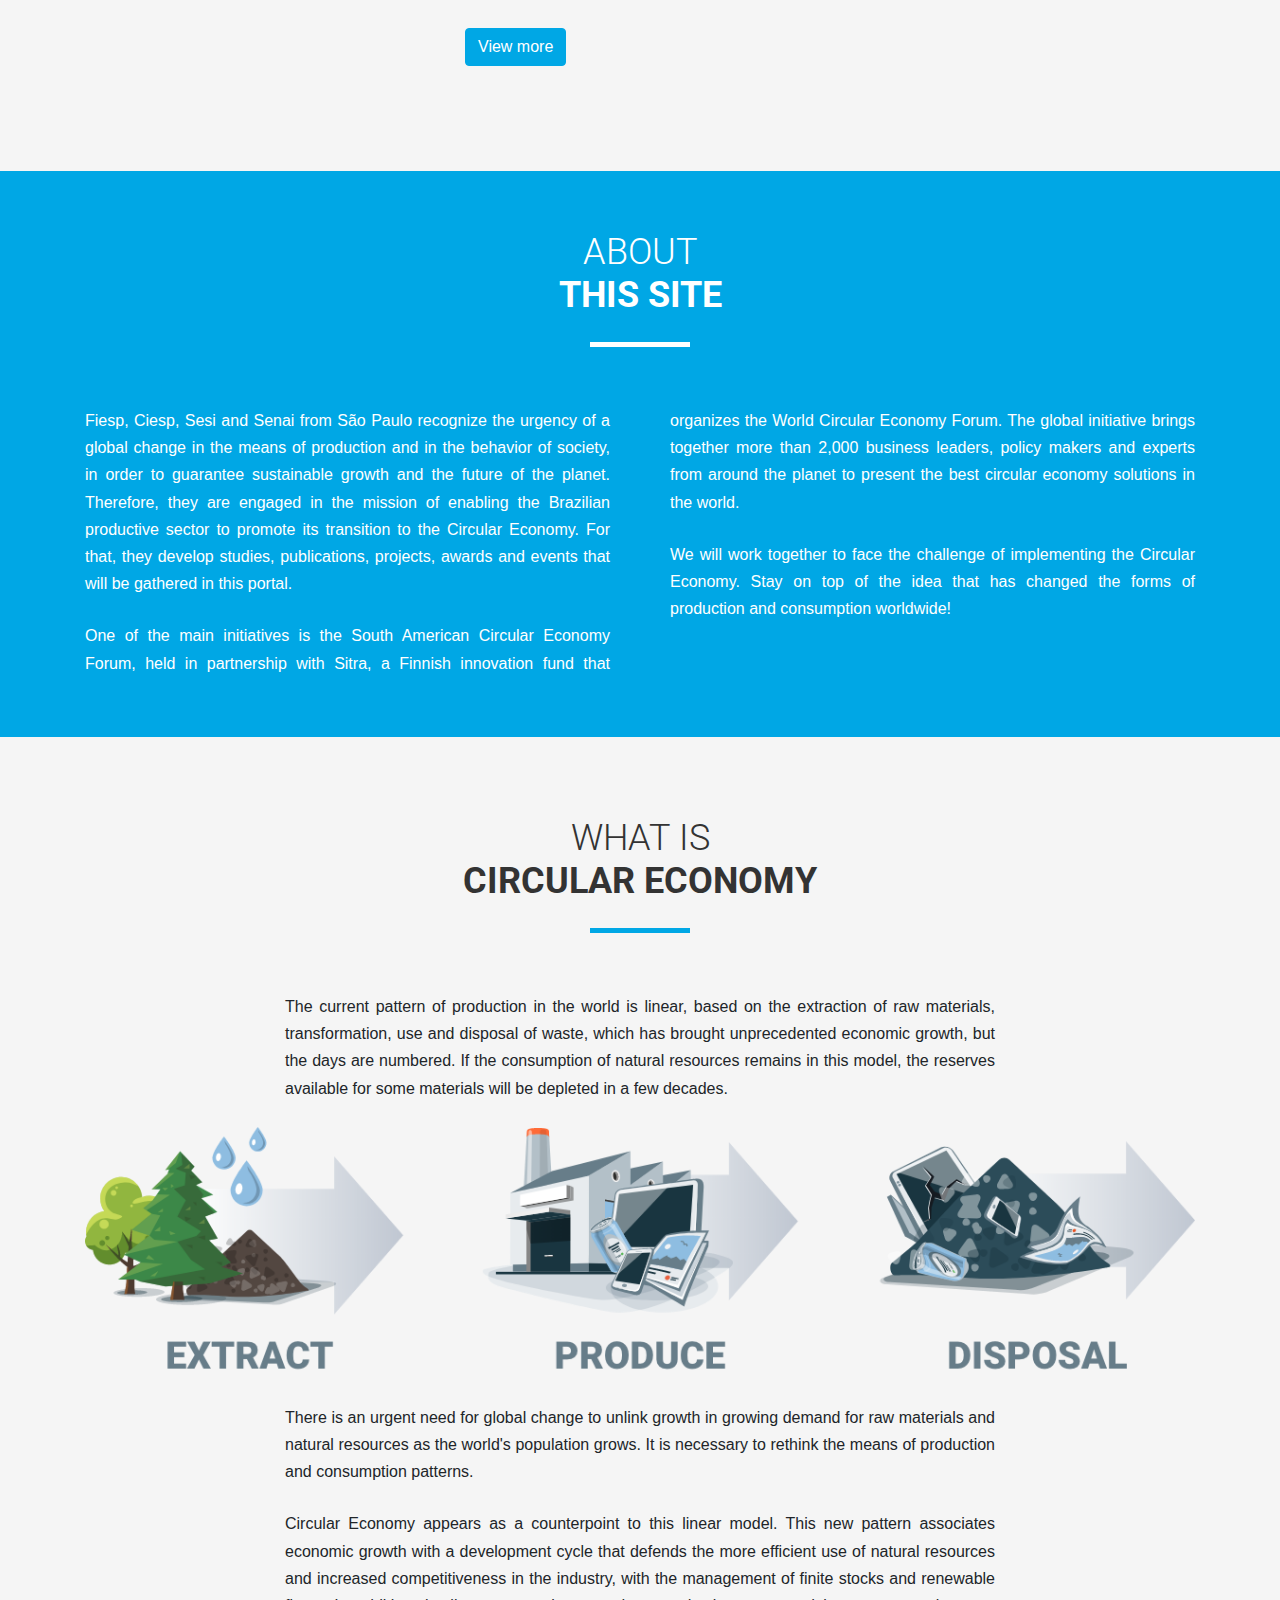
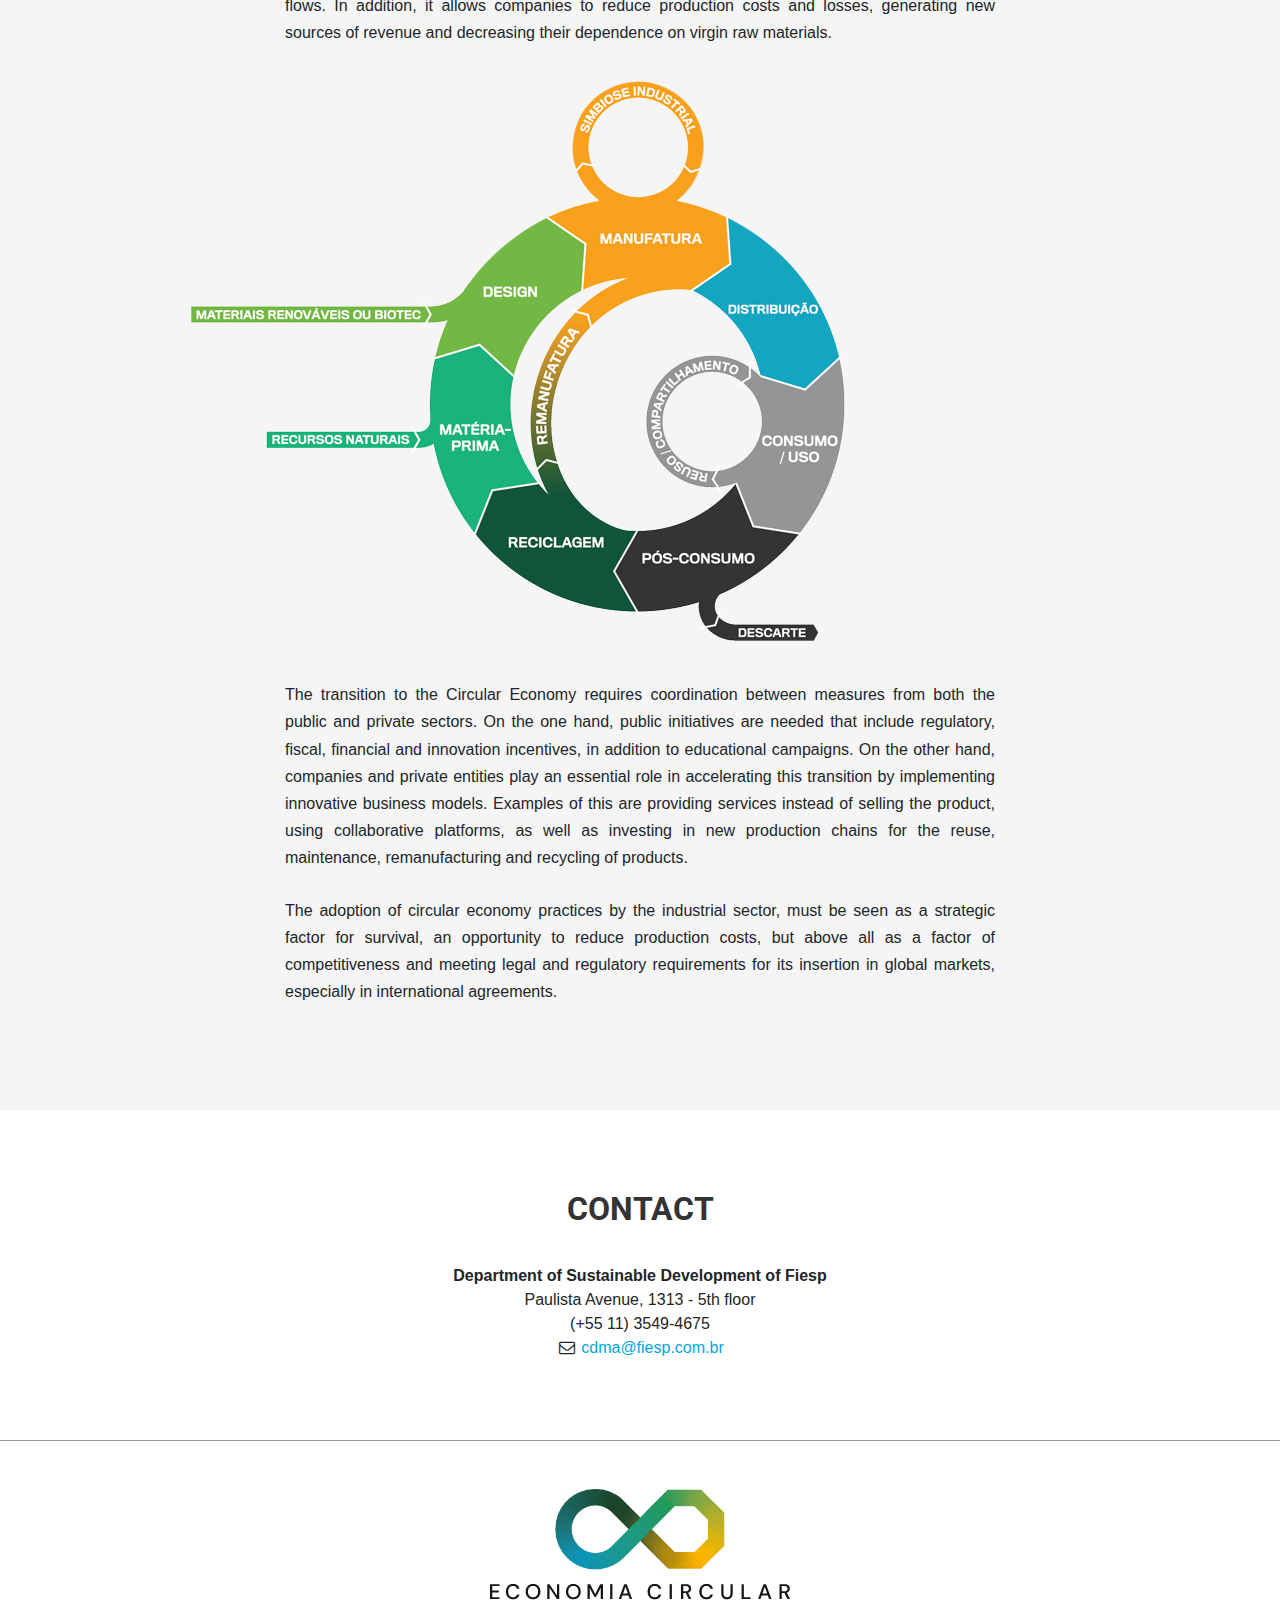
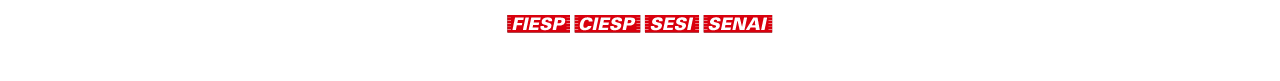
==== commit 13dd5681: "Add files via upload" ====
--- a/en/index.html
+++ b/en/index.html
@@ -172,7 +172,7 @@
           </li>
           
           <li class="nav-item  px-2">
-            <a class="nav-link js-scroll-trigger" href="forum-sul-americano-2020.html">WCEFOnline</a>
+            <a class="nav-link js-scroll-trigger" href="forum-sul-americano-2020.html">EVENTS</a>
           </li>
           <li class="nav-item dropdown ml-3">
             <a class="nav-link dropdown-toggle" href="#" id="navbarDropdown" role="button" data-toggle="dropdown" aria-haspopup="true" aria-expanded="false">
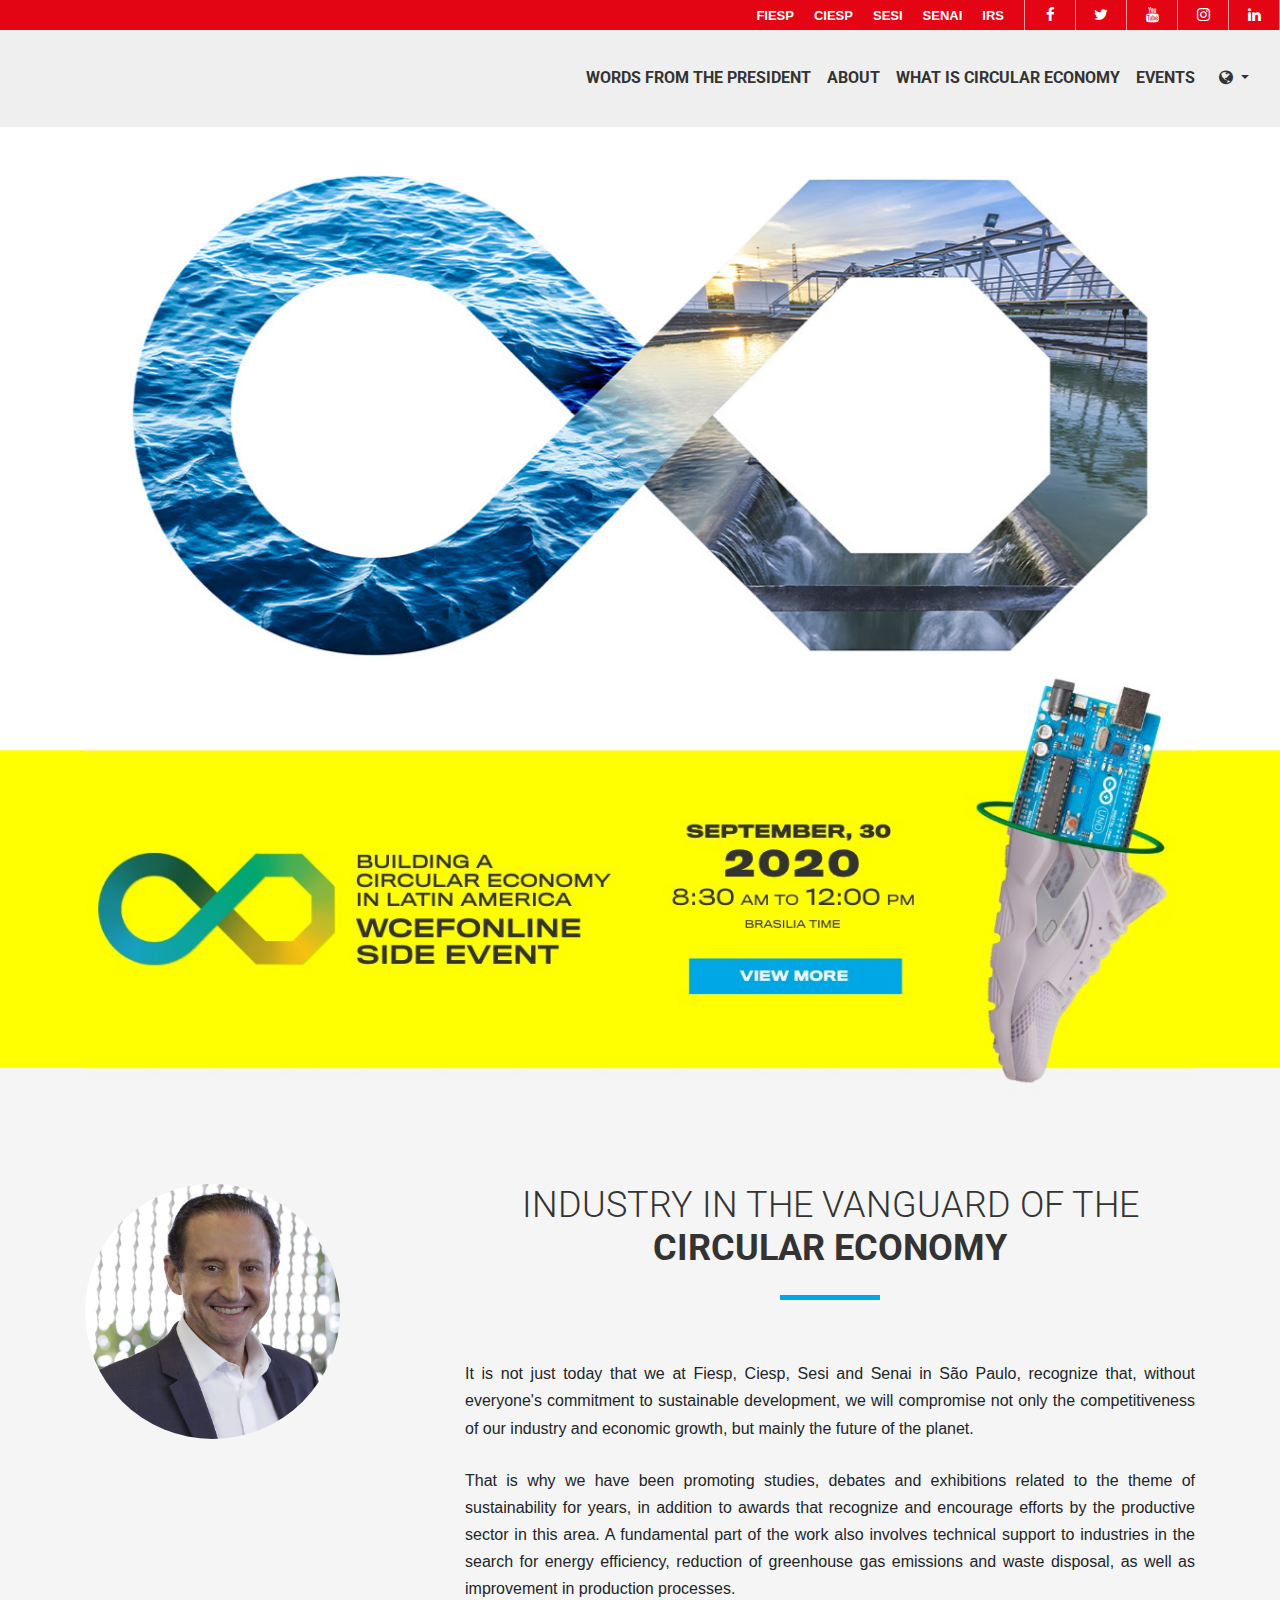
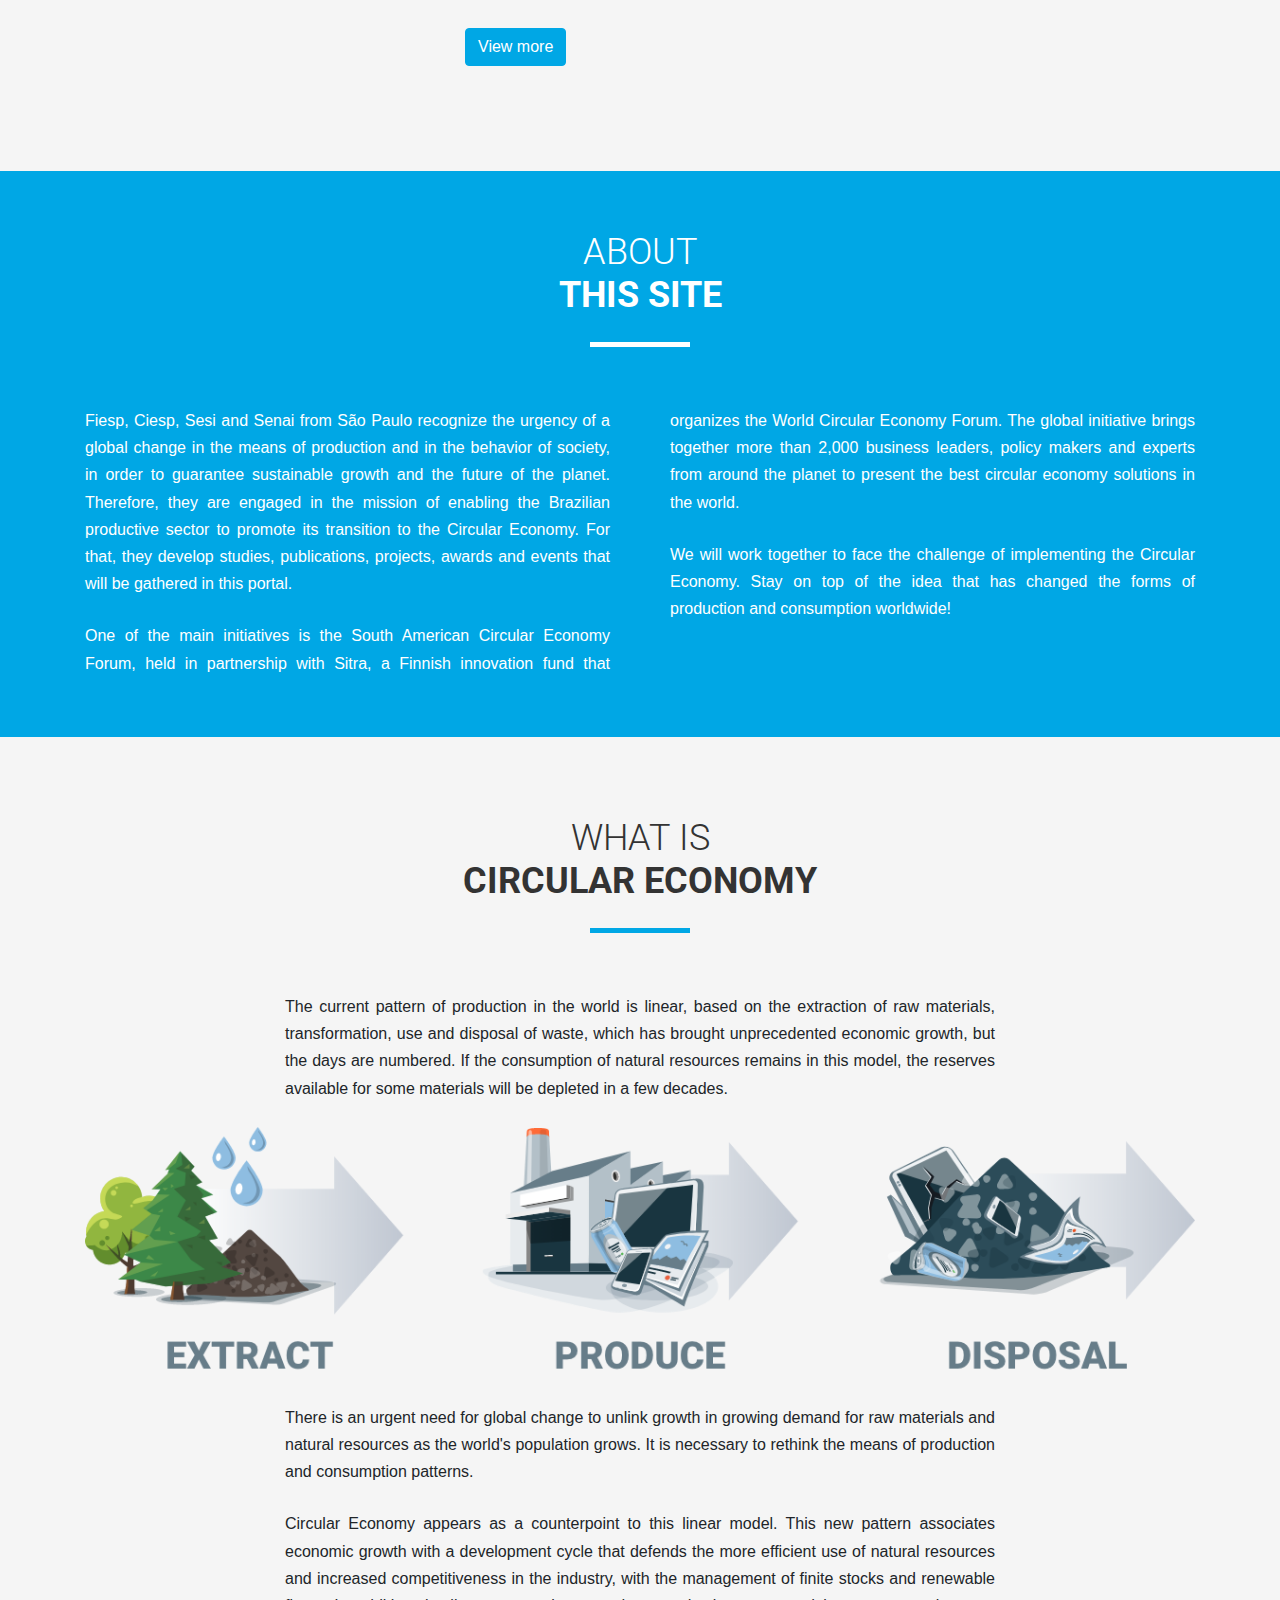
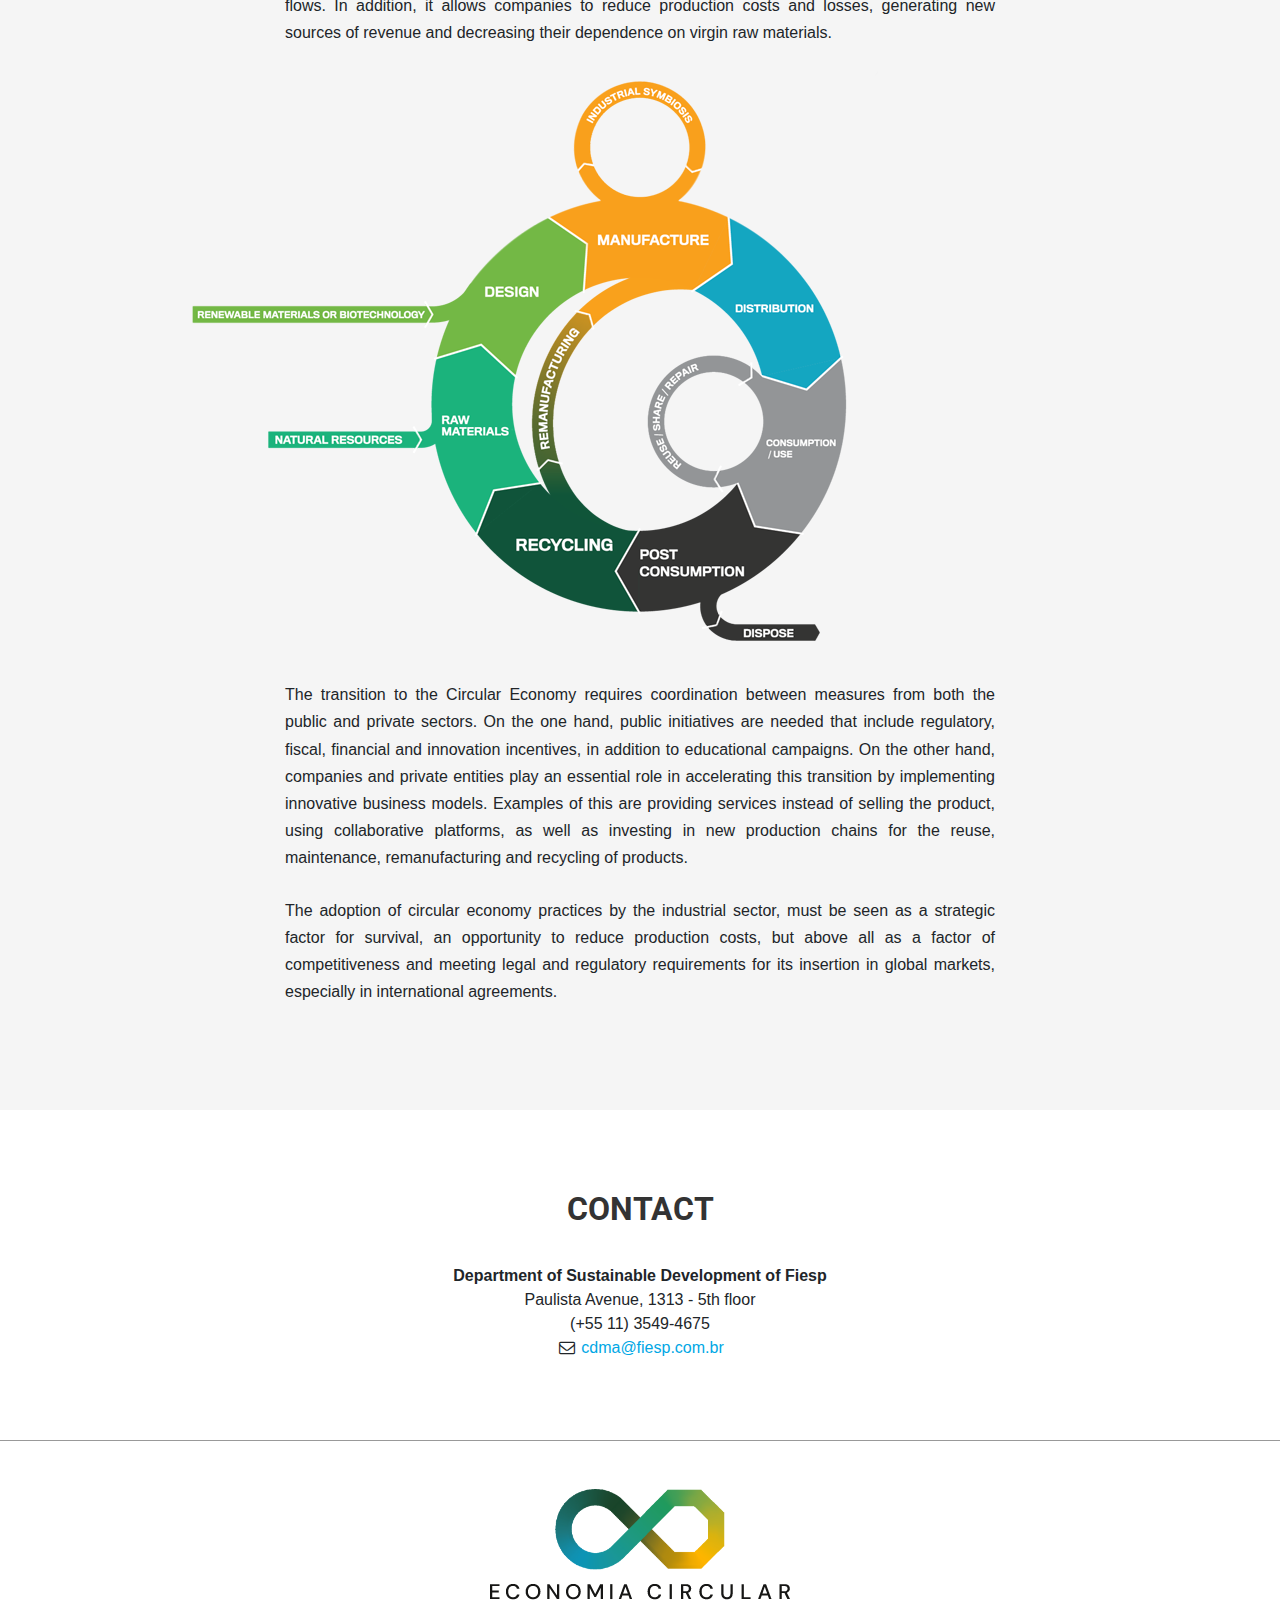
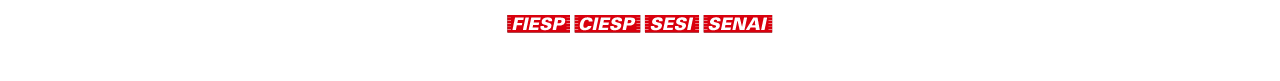
==== commit b1293f28: "Add files via upload" ====
--- a/en/index.html
+++ b/en/index.html
@@ -38,7 +38,7 @@
   <meta property="og:description" content="It is not just today that we at Fiesp, Ciesp, Sesi and Senai in São Paulo, recognize that, without everyone's commitment to sustainable development, we will compromise not only the competitiveness of our industry and economic growth, but mainly the future of the planet." />
   <meta property="og:url" content="http://economiacircular.fiesp.com.br" />
   <meta property="og:site_name" content="Circular Economy" />
-  <meta property="og:image" content="http://economiacircular.fiesp.com.br/images/card-fb-forum-Economia-Circular.png" /><!-- COLOCAR IMAGEM PARA O FACEBOOK SHARE -->
+  <meta property="og:image" content="http://economiacircular.fiesp.com.br/en/images/card-fb-forum-Economia-Circular.png" /><!-- COLOCAR IMAGEM PARA O FACEBOOK SHARE -->
 
 
 
@@ -172,7 +172,7 @@
           </li>
           
           <li class="nav-item  px-2">
-            <a class="nav-link js-scroll-trigger" href="forum-sul-americano-2020.html">EVENTS</a>
+            <a class="nav-link js-scroll-trigger" href="wcefonline.html">EVENTS</a>
           </li>
           <li class="nav-item dropdown ml-3">
             <a class="nav-link dropdown-toggle" href="#" id="navbarDropdown" role="button" data-toggle="dropdown" aria-haspopup="true" aria-expanded="false">
@@ -202,7 +202,7 @@
     <div class="container">
       <div class="row">
         <div class="col text-center">
-        <a href="forum-sul-americano-2020.html"><img src="images/banner-forum-sul-americano-2020.jpg" class="img-fluid d-none d-md-block" alt=""> <img src="images/banner-mobile-forum-sul-americano-2020.jpg" class="img-fluid d-inline d-md-none mt-5" alt=""></a>
+        <a href="wcefonline.html"><img src="images/banner-forum-sul-americano-2020.jpg" class="img-fluid d-none d-md-block" alt=""> <img src="images/banner-mobile-forum-sul-americano-2020.jpg" class="img-fluid d-inline d-md-none mt-5" alt=""></a>
         </div>
       </div>
     </div>
